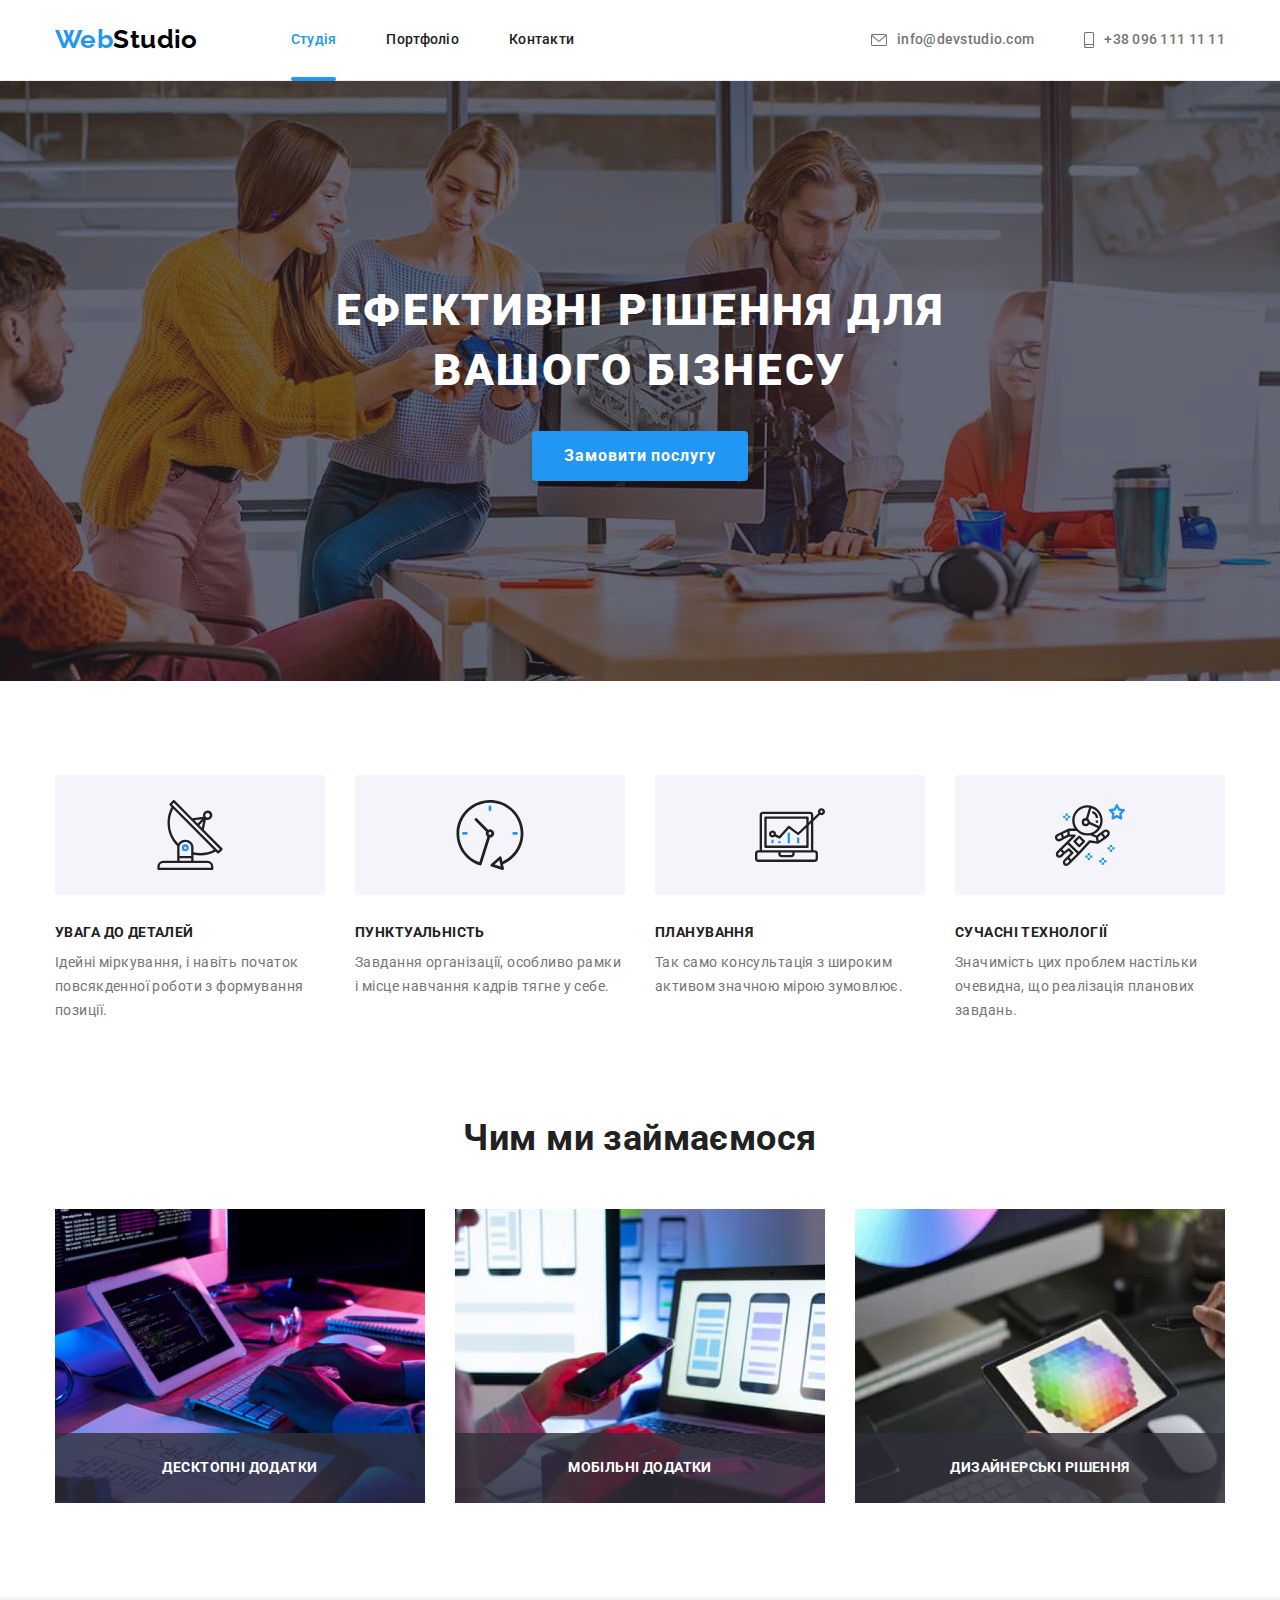
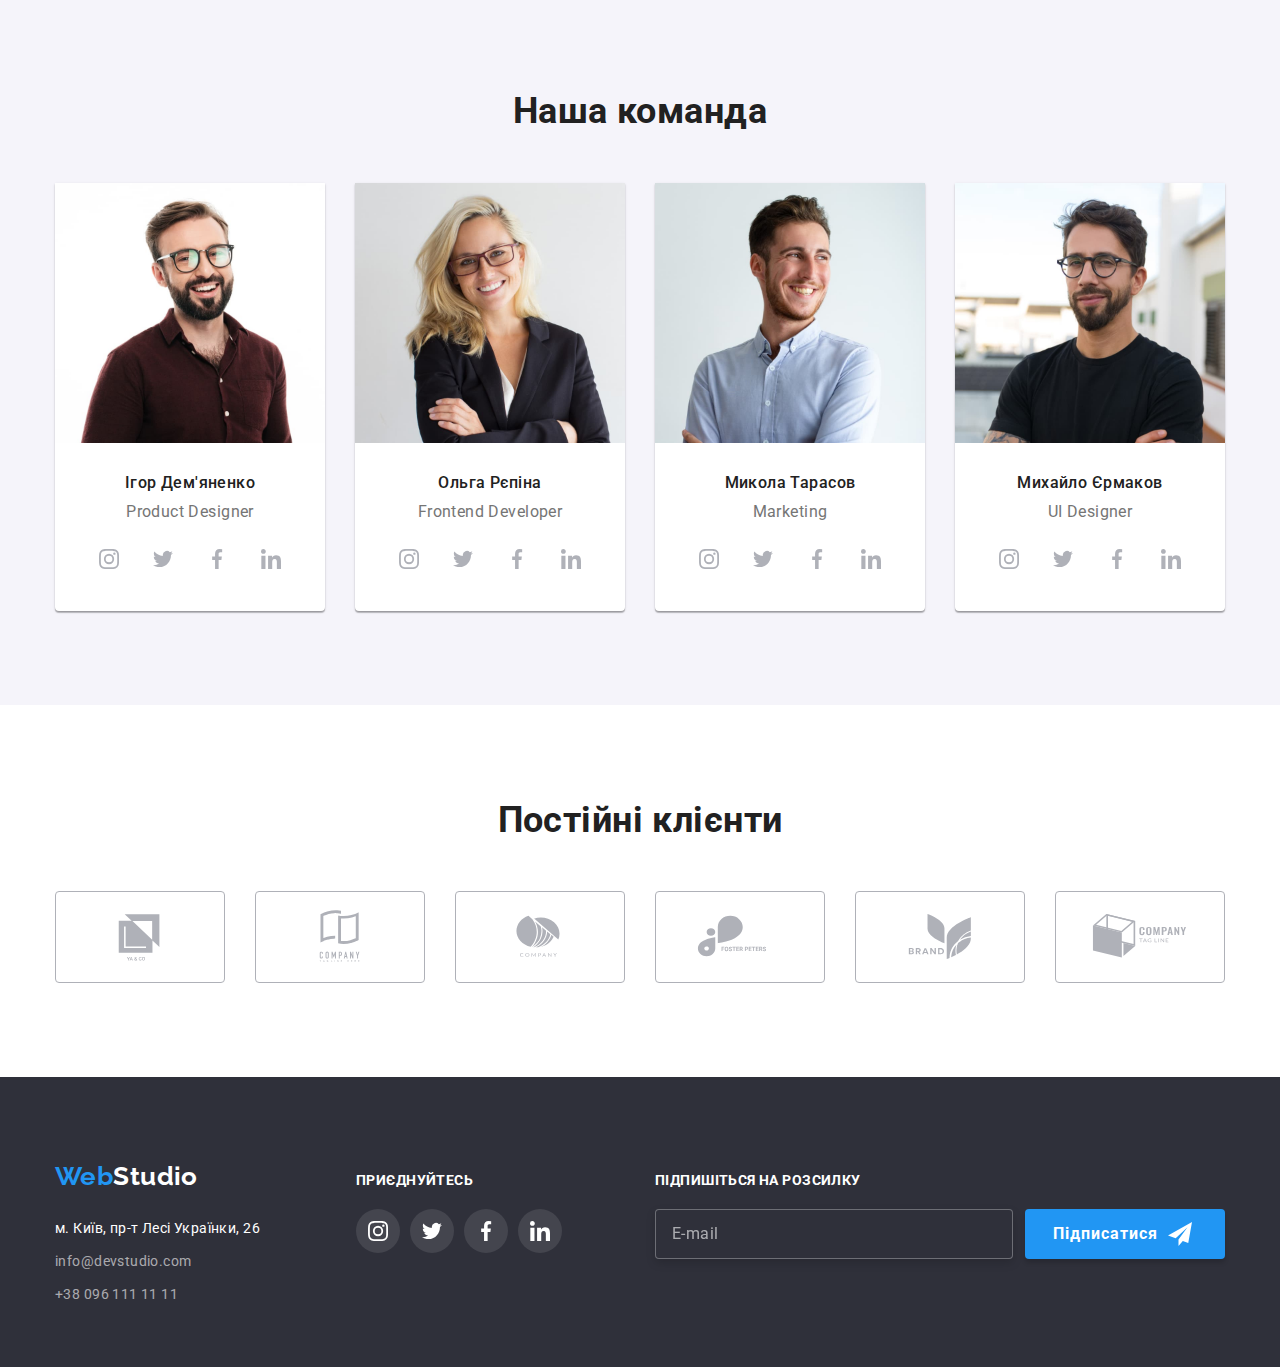
==== index.html @ c2b7a8c7 "1st commit" ====
<!DOCTYPE html>
<html lang="en">

<head>
    <meta charset="UTF-8">
    <meta http-equiv="X-UA-Compatible" content="IE=edge">
    <meta name="viewport" content="width=device-width, initial-scale=1.0">
    <title>Студія</title>
    <link rel="preconnect" href="https://fonts.googleapis.com">
    <link rel="preconnect" href="https://fonts.gstatic.com" crossorigin>
    <link
        href="https://fonts.googleapis.com/css2?family=Raleway:wght@700&family=Roboto:wght@400;500;700;900&display=swap"
        rel="stylesheet">
    <link rel="stylesheet" href="https://cdnjs.cloudflare.com/ajax/libs/modern-normalize/1.1.0/modern-normalize.min.css">
    <link rel="stylesheet" href="./css/main.min.css">
</head>

<body>
    <!-- Header -->
    <header class="page-header">
        <div class="container main-nav">
            <nav class="nav">
                <a href="./index.html" class="logo">Web<span class="logo__part">Studio</span></a>
                <ul class="nav-list list">
                    <li class="nav-list__item"><a href="./index.html" class="nav-list__link current">Студія</a></li>
                    <li class="nav-list__item"><a href="./portfolio.html" class="nav-list__link">Портфоліо</a></li>
                    <li class="nav-list__item"><a href="./index.html" class="nav-list__link">Контакти</a></li>
                </ul>
            </nav>
            <ul class="header-contacts list">
                <li class="header-contacts__item">
                    <a href="mailto:info@devstudio.com" class="header-contacts__link">
                        <svg class="header-contacts__icon" width="16" height="12">
                            <use href="./images/sprite.svg#envelope"></use>
                        </svg>
                        info@devstudio.com
                    </a>
                </li>
                <li class="header-contacts__item">
                    <a href="tel:+380961111111" class="header-contacts__link">
                        <svg class="header-contacts__icon" width="10" height="16">
                            <use href="./images/sprite.svg#smartphone"></use>
                        </svg>
                        +38 096 111 11 11
                    </a>
                </li>
            </ul>
        </div>
    </header>

    <main>
        <!-- Hero -->
        <section class="hero overlay">
            <div class="container">
                <h1 class="hero__title">Ефективні рішення для вашого бізнесу</h1>
                <button data-modal-open type="button" class="btn btn-hero--modified">Замовити послугу</button>
            </div>
        </section>

        <!-- Our advantages -->
        <section class="section">
            <div class="container">
                <h2 class="section__title section__title--visually-hidden">Наші переваги</h2>
                <ul class="list advantage">
                    <li class="advantage__item">
                        <div class="advantage__icon-container">
                            <svg class="advantage__icon" width="70" height="70">
                                <use href="./images/sprite.svg#antenna"></use>
                            </svg>
                        </div>
                        <h3 class="advantage__name">Увага до деталей</h3>
                        <p class="advantage__description">Ідейні міркування, і навіть початок повсякденної роботи з формування позиції.</p>
                    </li>
                    <li class="advantage__item">
                        <div class="advantage__icon-container">
                            <svg class="advantage__icon" width="70" height="70">
                                <use href="./images/sprite.svg#clock"></use>
                            </svg>
                        </div>
                        <h3 class="advantage__name">Пунктуальність</h3>
                        <p class="advantage__description">Завдання організації, особливо рамки і місце навчання кадрів тягне у себе.</p>
                    </li>
                    <li class="advantage__item">
                        <div class="advantage__icon-container">
                            <svg class="advantage__icon" width="70" height="70">
                                <use href="./images/sprite.svg#diagram"></use>
                            </svg>
                        </div>
                        <h3 class="advantage__name">Планування</h3>
                        <p class="advantage__description">Так само консультація з широким активом значною мірою зумовлює.</p>
                    </li>
                    <li class="advantage__item">
                        <div class="advantage__icon-container">
                            <svg class="advantage__icon" width="70" height="70">
                                <use href="./images/sprite.svg#astronaut"></use>
                            </svg>
                        </div>
                        <h3 class="advantage__name">Сучасні технології</h3>
                        <p class="advantage__description">Значимість цих проблем настільки очевидна, що реалізація планових завдань.</p>
                    </li>
                </ul>
            </div>
        </section>

        <!-- Our activities -->
        <section class="section our-activities">
            <div class="container">
                <h2 class="activities-title">Чим ми займаємося</h2>
                <ul class="list activity">
                    <li class="activity__item">
                        <img src="./images/img-1-optimized.jpg" alt="Створення сайту" width="370" height="294">
                        <p class="activity__overlay">Десктопні додатки</p>
                    </li>
                    <li class="activity__item">
                        <img src="./images/img-2-optimized.jpg" alt="Просування сайту" width="370" height="294">
                        <p class="activity__overlay">Мобільні додатки</p>
                    </li>
                    <li class="activity__item">
                        <img src="./images/img-3-optimized.jpg" alt="Редизайн сайту" width="370" height="294">
                        <p class="activity__overlay">Дизайнерські рішення</p>
                    </li>
                </ul>
            </div>
        </section>

        <!-- Our team -->
        <section class="section team">
            <div class="container">
                <h2 class="teammates-title">Наша команда</h2>
                <ul class="list teammates-list">
                    <li class="teammates-list__item">
                        <img src="./images/team-member-1-optimized.jpg" alt="Ігор Дем'яненко" width="270" height="260">
                        <div class="teammates-list__content">
                            <h3 class="teammates-list__name">Ігор Дем'яненко</h3>
                            <p class="teammates-list__position">Product Designer</p>
                            <ul class="list networks-list">
                                <li class="networks-list__item">
                                    <a href="" class="networks-list__link" >
                                        <svg class="networks-list__icon" width="20" height="20">
                                            <use href="./images/sprite.svg#instagram"></use>
                                        </svg>
                                    </a>
                                </li>
                                <li class="networks-list__item">
                                    <a href="" class="networks-list__link">
                                        <svg class="networks-list__icon" width="20" height="20">
                                            <use href="./images/sprite.svg#twitter"></use>
                                        </svg>
                                    </a>
                                </li>
                                <li class="networks-list__item">
                                    <a href="" class="networks-list__link">
                                        <svg class="networks-list__icon" width="20" height="20">
                                            <use href="./images/sprite.svg#facebook"></use>
                                        </svg>
                                    </a>
                                </li>
                                <li class="networks-list__item">
                                    <a href="" class="networks-list__link">
                                        <svg class="networks-list__icon" width="20" height="20">
                                            <use href="./images/sprite.svg#linkedin"></use>
                                        </svg>
                                    </a>
                                </li>
                            </ul>
                        </div>
                    </li>
                    <li class="teammates-list__item">
                        <img src="./images/team-member-2-optimized.jpg" alt="Ольга Рєпіна" width="270" height="260">
                        <div class="teammates-list__content">
                            <h3 class="teammates-list__name">Ольга Рєпіна</h3>
                            <p class="teammates-list__position">Frontend Developer</p>
                            <ul class="list networks-list">
                                <li class="networks-list__item">
                                    <a href="" class="networks-list__link">
                                        <svg class="networks-list__icon" width="20" height="20">
                                            <use href="./images/sprite.svg#instagram"></use>
                                        </svg>
                                    </a>
                                </li>
                                <li class="networks-list__item">
                                    <a href="" class="networks-list__link">
                                        <svg class="networks-list__icon" width="20" height="20">
                                            <use href="./images/sprite.svg#twitter"></use>
                                        </svg>
                                    </a>
                                </li>
                                <li class="networks-list__item">
                                    <a href="" class="networks-list__link">
                                        <svg class="networks-list__icon" width="20" height="20">
                                            <use href="./images/sprite.svg#facebook"></use>
                                        </svg>
                                    </a>
                                </li>
                                <li class="networks-list__item">
                                    <a href="" class="networks-list__link">
                                        <svg class="networks-list__icon" width="20" height="20">
                                            <use href="./images/sprite.svg#linkedin"></use>
                                        </svg>
                                    </a>
                                </li>
                            </ul>
                        </div>
                    </li>
                    <li class="teammates-list__item">
                        <img src="./images/team-member-3-optimized.jpg" alt="Микола Тарасов" width="270" height="260">
                        <div class="teammates-list__content">
                            <h3 class="teammates-list__name">Микола Тарасов</h3>
                            <p class="teammates-list__position">Marketing</p>
                            <ul class="list networks-list">
                                <li class="networks-list__item">
                                    <a href="" class="networks-list__link">
                                        <svg class="networks-list__icon" width="20" height="20">
                                            <use href="./images/sprite.svg#instagram"></use>
                                        </svg>
                                    </a>
                                </li>
                                <li class="networks-list__item">
                                    <a href="" class="networks-list__link">
                                        <svg class="networks-list__icon" width="20" height="20">
                                            <use href="./images/sprite.svg#twitter"></use>
                                        </svg>
                                    </a>
                                </li>
                                <li class="networks-list__item">
                                    <a href="" class="networks-list__link">
                                        <svg class="networks-list__icon" width="20" height="20">
                                            <use href="./images/sprite.svg#facebook"></use>
                                        </svg>
                                    </a>
                                </li>
                                <li class="networks-list__item">
                                    <a href="" class="networks-list__link">
                                        <svg class="networks-list__icon" width="20" height="20">
                                            <use href="./images/sprite.svg#linkedin"></use>
                                        </svg>
                                    </a>
                                </li>
                            </ul>
                        </div>
                    </li>
                    <li class="teammates-list__item">
                        <img src="./images/team-member-4-optimized.jpg" alt="Микола Тарасов" width="270" height="260">
                        <div class="teammates-list__content">
                            <h3 class="teammates-list__name">Михайло Єрмаков</h3>
                            <p class="teammates-list__position">UI Designer</p>
                            <ul class="list networks-list">
                                <li class="networks-list__item">
                                    <a href="" class="networks-list__link">
                                        <svg class="networks-list__icon" width="20" height="20">
                                            <use href="./images/sprite.svg#instagram"></use>
                                        </svg>
                                    </a>
                                </li>
                                <li class="networks-list__item">
                                    <a href="" class="networks-list__link">
                                        <svg class="networks-list__icon" width="20" height="20">
                                            <use href="./images/sprite.svg#twitter"></use>
                                        </svg>
                                    </a>
                                </li>
                                <li class="networks-list__item">
                                    <a href="" class="networks-list__link">
                                        <svg class="networks-list__icon" width="20" height="20">
                                            <use href="./images/sprite.svg#facebook"></use>
                                        </svg>
                                    </a>
                                </li>
                                <li class="networks-list__item">
                                    <a href="" class="networks-list__link">
                                        <svg class="networks-list__icon" width="20" height="20">
                                            <use href="./images/sprite.svg#linkedin"></use>
                                        </svg>
                                    </a>
                                </li>
                            </ul>
                        </div>
                    </li>
                </ul>
            </div>
        </section>

        <!-- Clients -->
        <section class="section">
            <div class="container">
                <h2 class="clients-title">Постійні клієнти</h2>
                <ul class="list client">
                    <li class="client__item">
                        <a href="" class="client__link">
                            <svg class="client__icon" width="106" height="60">
                                <use href="./images/sprite.svg#logo1"></use>
                            </svg>
                        </a>
                    </li>
                    <li class="client__item">
                        <a href="" class="client__link">
                            <svg class="client__icon" width="106" height="60">
                                <use href="./images/sprite.svg#logo2"></use>
                            </svg>
                        </a>
                    </li>
                    <li class="client__item">
                        <a href="" class="client__link">
                            <svg class="client__icon" width="106" height="60">
                                <use href="./images/sprite.svg#logo3"></use>
                            </svg>
                        </a>
                    </li>
                    <li class="client__item">
                        <a href="" class="client__link">
                            <svg class="client__icon" width="106" height="60">
                                <use href="./images/sprite.svg#logo4"></use>
                            </svg>
                        </a>
                    </li>
                    <li class="client__item">
                        <a href="" class="client__link">
                            <svg class="client__icon" width="106" height="60">
                                <use href="./images/sprite.svg#logo5"></use>
                            </svg>
                        </a>
                    </li>
                    <li class="client__item">
                        <a href="" class="client__link">
                            <svg class="client__icon" width="106" height="60">
                                <use href="./images/sprite.svg#logo6"></use>
                            </svg>
                        </a>
                    </li>
                </ul>
            </div>
        </section>

    </main>
    <footer class="footer">
        <div class="container footer-content">
            <div class="footer-contacts">
                <a href="./index.html" class="logo">Web<span class="logo__part logo__part--color-change">Studio</span></a>
                <address class="address">
                <ul class="footer-contacts list">
                    <li class="footer-contacts__item"><a href="https://www.google.com/maps/place/%D0%B1%D1%83%D0%BB%D1%8C%D0%B2%D0%B0%D1%80+%D0%9B%D0%B5%D1%81%D1%96+%D0%A3%D0%BA%D1%80%D0%B0%D1%97%D0%BD%D0%BA%D0%B8,+26,+%D0%9A%D0%B8%D1%97%D0%B2,+02000/@50.4265807,30.5383858,17z/data=!3m1!4b1!4m5!3m4!1s0x40d4cf0e033ecbe9:0x57a4dffefec77da0!8m2!3d50.4265807!4d30.5383858"
                            class="footer-contacts__link footer-contacts__link-1">м. Київ, пр-т Лесі Українки, 26</a></li>
                    <li class="footer-contacts__item"><a href="mailto:info@devstudio.com" class="footer-contacts__link">info@devstudio.com</a></li>
                    <li class="footer-contacts__item"><a href="tel:+380961111111" class="footer-contacts__link">+38 096 111 11 11</a></li>
                </ul>
                </address>
            </div>
            <div class="footer-social">
                <p class="join">приєднуйтесь</p>
                <ul class="list networks-list">
                    <li class="networks-list__item">
                        <a href="" class="networks-list__link networks-list__link--color-change">
                            <svg class="networks-list__icon" width="20" height="20">
                                <use href="./images/sprite.svg#instagram"></use>
                            </svg>
                        </a>
                    </li>
                    <li class="networks-list__item">
                        <a href="" class="networks-list__link networks-list__link--color-change">
                            <svg class="networks-list__icon" width="20" height="20">
                                <use href="./images/sprite.svg#twitter"></use>
                            </svg>
                        </a>
                    </li>
                    <li class="networks-list__item">
                        <a href="" class="networks-list__link networks-list__link--color-change">
                            <svg class="networks-list__icon" width="20" height="20">
                                <use href="./images/sprite.svg#facebook"></use>
                            </svg>
                        </a>
                    </li>
                    <li class="networks-list__item">
                        <a href="" class="networks-list__link networks-list__link--color-change">
                            <svg class="networks-list__icon" width="20" height="20">
                                <use href="./images/sprite.svg#linkedin"></use>
                            </svg>
                        </a>
                    </li>
                </ul>
            </div>
            <form class="subscribtion">
                <p class="join">Підпишіться на розсилку</p>
                <div class="subscribtion__form">
                    <input type="email" name="email" placeholder="E-mail" class="subscription__input">
                    <button type="submit" class="btn btn--subscription--modified">
                        Підписатися
                        <svg class="subscribtion__icon" width="24" height="24">
                            <use href="./images/sprite.svg#subscribe"></use>
                        </svg>
                    </button>
                </div>
            </form>
        </div>
    </footer>
        <!--Modal window  -->
    <div class="backdrop is-hidden" data-modal>
        <div class="modal">
            <button class="modal__close-btn" data-modal-close>
                <svg class="modal__close-icon" width="11" height="11">
                    <use href="./images/sprite.svg#close"></use>
                </svg>
            </button>
        </div>

        <form class="form">
            <p class="form__title">Залиште свої дані, ми вам передзвонимо</p>
    
            <div class="form__field">
                <label for="name" class="form__label">Ім'я</label>
                <div class="form__input-field">
                    <input type="text" name="name" id="name" class="form__input">
                    <svg class="form__icon" width="18" height="18">
                        <use href="./images/sprite.svg#form-user"></use>
                    </svg>
                </div>
            </div>
    
            <div class="form__field">
                <label for="tel" class="form__label">Телефон</label>
                <div class="form__input-field">
                    <input type="tel" name="tel" id="tel" class="form__input">
                    <svg class="form__icon" width="18" height="18">
                        <use href="./images/sprite.svg#form-tel"></use>
                    </svg>
                </div>
            </div>
    
            <div class="form__field">
                <label for="email" class="form__label">Пошта</label>
                <div class="form__input-field">
                    <input type="email" name="emeil" id="email" class="form__input">
                    <svg class="form__icon" width="18" height="18">
                        <use href="./images/sprite.svg#form-email"></use>
                    </svg>
                </div>
            </div>
    
            <div class="form__field form__comment">
                <label for="comment" class="form__label">Коментар</label>
                <textarea name="comment" id="comment" placeholder="Введіть текст" class="form__comment-textarea"></textarea>
            </div>
    
            <!-- <div class="form-policy">
                <label class="form-label policy-label">
                    <input class="form-check" type="checkbox" name="policy">
                    <svg class="icon-check" width="16" height="15">
                        <use href="./images/sprite.svg#form-check"></use>
                    </svg>
                    <span class="form-text">
                        Погоджуюся з розсилкою та приймаю <a href=""
                            class="policy-link">Умови договору</a>
                    </span>
                </label>
            </div> -->

            <div class="policy">
                <label class="form__label policy__label">
                    <input class="policy__check" type="checkbox" name="policy">
                    <span class="policy__checkbox">
                        <svg class="policy__icon" width="16" height="15">
                            <use href="./images/sprite.svg#form-check"></use>
                        </svg>
                    </span>
                    <span class="policy__text">
                        Погоджуюся з розсилкою та приймаю <a href="" class="policy__link">Умови договору</a>
                    </span>
                </label>
            </div>
    
            <button type="submit" class="btn btn-modal--modified">Відправити</button>
        </form>
    </div>

    <script src="./js/modal.js"></script>
</body>

</html>
---- css/main.min.css ----
.section__title--visually-hidden{position:absolute;width:1px;height:1px;margin:-1px;border:0;padding:0;white-space:nowrap;-webkit-clip-path:inset(100%);clip-path:inset(100%);clip:rect(0 0 0 0);overflow:hidden}body{color:#757575;font-family:"Roboto",sans-serif;font-weight:400;font-size:14px;line-height:1.71;letter-spacing:.03em}.container{width:1200px;padding-left:15px;padding-right:15px;margin:0 auto}.section{padding-top:94px;padding-bottom:94px}.list{list-style:none;margin:0;padding:0}.page-header{background-color:#fff;border-bottom:1px solid #ececec}.main-nav,.nav{display:-webkit-box;display:-ms-flexbox;display:flex;-webkit-box-align:center;-ms-flex-align:center;align-items:center}.nav-list{display:-webkit-box;display:-ms-flexbox;display:flex;margin-left:93px}.nav-list__link,.header-contacts__link{text-decoration:none}.nav-list__item:not(:last-child){margin-right:50px}.nav-list__link,.header-contacts__link{display:block;padding-top:32px;padding-bottom:32px;font-weight:500;font-size:inherit;line-height:1.14;letter-spacing:.02em;color:#212121;-webkit-transition:color 250ms cubic-bezier(0.4, 0, 0.2, 1);transition:color 250ms cubic-bezier(0.4, 0, 0.2, 1)}.nav-list__link:hover,.header-contacts__link:hover,.nav-list__link:focus,.header-contacts__link:focus{color:#2196f3}.current{position:relative}.current::after{content:"";position:absolute;bottom:-1px;left:0;width:100%;height:4px;background-color:#2196f3;border-radius:2px}.nav-list__link.current,.current.header-contacts__link{color:#2196f3}.logo{display:block;padding-top:24px;padding-bottom:25px;font-family:"Raleway",sans-serif;font-weight:700;font-size:26px;line-height:1.19;letter-spacing:inherit;text-decoration:none;color:#2196f3}.logo__part{color:#000}.logo__part--color-change{color:#fff}.header-contacts{display:-webkit-box;display:-ms-flexbox;display:flex;margin-left:auto}.header-contacts__item+.header-contacts__item{margin-left:50px}.header-contacts__link{display:-webkit-box;display:-ms-flexbox;display:flex;color:#757575;text-decoration:none;text-align:center;-webkit-box-align:center;-ms-flex-align:center;align-items:center}.header-contacts__icon{fill:currentColor;margin-right:10px}.overlay{max-width:1600px;height:600px;margin-left:auto;margin-right:auto;background-image:-webkit-gradient(linear, left top, right top, from(rgba(47, 48, 58, 0.4)), to(rgba(47, 48, 58, 0.4))),url(../images/hero-img-optimized.jpg);background-image:linear-gradient(to right, rgba(47, 48, 58, 0.4), rgba(47, 48, 58, 0.4)),url(../images/hero-img-optimized.jpg);background-repeat:no-repeat;background-position:center;background-size:cover}.hero{background-color:#2f303a;padding-top:200px;padding-bottom:200px;text-align:center}.hero__title{width:696px;margin:0 auto;margin-top:0;margin-bottom:30px;font-weight:900;font-size:44px;line-height:1.36;letter-spacing:.06em;text-align:center;text-transform:uppercase;color:#fff}.btn{font-family:inherit;font-weight:700;font-size:16px;line-height:1.88;letter-spacing:.06em;text-align:center;background-color:#2196f3;color:#fff;-webkit-box-shadow:0px 4px 4px rgba(0,0,0,.15);box-shadow:0px 4px 4px rgba(0,0,0,.15);border-radius:4px;border:none;-webkit-transition:background-color 250ms cubic-bezier(0.4, 0, 0.2, 1);transition:background-color 250ms cubic-bezier(0.4, 0, 0.2, 1)}.btn:hover,.btn:focus{background-color:#188ce8;cursor:pointer}.btn-hero--modified{min-width:216px;padding:10px 32px}.advantage{display:-webkit-box;display:-ms-flexbox;display:flex}.advantage__item{width:calc((100% - 90px)/4)}.advantage__item:not(:last-child){margin-right:30px}.advantage__icon-container{display:-webkit-box;display:-ms-flexbox;display:flex;height:120px;margin-bottom:30px;background-color:#f5f4fa;border-radius:4px;-webkit-box-pack:center;-ms-flex-pack:center;justify-content:center;-webkit-box-align:center;-ms-flex-align:center;align-items:center}.advantage__name{font-weight:700;font-size:14px;line-height:1.14;letter-spacing:inherit;text-transform:uppercase;color:#212121;margin-top:0;margin-bottom:10px}.advantage__description{font-weight:inherit;font-size:14px;line-height:1.71;letter-spacing:inherit;color:#757575;margin-top:0;margin-bottom:0}.our-activities{padding-top:0}.activities-title{margin-top:0;margin-bottom:50px;font-weight:700;font-size:36px;line-height:1.17;letter-spacing:inherit;text-align:center;color:#212121}.activity{display:-webkit-box;display:-ms-flexbox;display:flex}.activity__item{width:calc((100% - 60px)/3);position:relative}.activity__item:not(:last-child){margin-right:30px}.activity__overlay{position:absolute;bottom:0;left:0;display:-webkit-box;display:-ms-flexbox;display:flex;-webkit-box-pack:center;-ms-flex-pack:center;justify-content:center;-webkit-box-align:center;-ms-flex-align:center;align-items:center;width:100%;height:70px;background-color:rgba(47,48,58,.8);margin:0;font-weight:700;font-size:14px;line-height:1.14;letter-spacing:inherit;text-align:center;text-transform:uppercase;color:#fff}img{display:block;max-width:100%;height:auto}.team{background-color:#f5f4fa}.teammates-title{margin-top:0;margin-bottom:50px;font-weight:700;font-size:36px;line-height:1.16;letter-spacing:inherit;text-align:center;color:#212121}.teammates-list{display:-webkit-box;display:-ms-flexbox;display:flex}.teammates-list__item{width:calc((100% - 90px)/4);background-color:#fff;-webkit-box-shadow:0px 1px 3px rgba(0,0,0,.12),0px 1px 1px rgba(0,0,0,.14),0px 2px 1px rgba(0,0,0,.2);box-shadow:0px 1px 3px rgba(0,0,0,.12),0px 1px 1px rgba(0,0,0,.14),0px 2px 1px rgba(0,0,0,.2);border-radius:0px 0px 4px 4px}.teammates-list__item:not(:last-child){margin-right:30px}.teammates-list__content{padding-top:30px;padding-bottom:30px;padding-right:32px;padding-left:32px}.teammates-list__name{margin-top:0;margin-bottom:10px;font-weight:500;font-size:16px;line-height:1.19;letter-spacing:inherit;text-align:center;color:#212121}.teammates-list__position{margin-top:0;margin-bottom:16px;font-weight:inherit;font-size:16px;line-height:1.19;letter-spacing:inherit;text-align:center;color:#757575}.networks-list{display:-webkit-box;display:-ms-flexbox;display:flex}.networks-list__item{width:44px;height:44px}.networks-list__item:not(:last-child){margin-right:10px}.networks-list__link{display:-webkit-box;display:-ms-flexbox;display:flex;-webkit-box-pack:center;-ms-flex-pack:center;justify-content:center;-webkit-box-align:center;-ms-flex-align:center;align-items:center;width:100%;height:100%;border-radius:50%;color:#afb1b8;-webkit-transition:color 250ms cubic-bezier(0.4, 0, 0.2, 1),background-color 250ms cubic-bezier(0.4, 0, 0.2, 1);transition:color 250ms cubic-bezier(0.4, 0, 0.2, 1),background-color 250ms cubic-bezier(0.4, 0, 0.2, 1)}.networks-list__link:hover,.networks-list__link:focus{background-color:#2196f3;color:#fff}.networks-list__icon{fill:currentColor}.clients-title{margin-top:0;margin-bottom:50px;font-weight:700;font-size:36px;line-height:1.17;letter-spacing:inherit;text-align:center;color:#212121}.client{display:-webkit-box;display:-ms-flexbox;display:flex}.client__item{width:calc((100% - 150px)/6);height:92px}.client__item:not(:last-child){margin-right:30px}.client__link{width:100%;height:100%;display:-webkit-box;display:-ms-flexbox;display:flex;-webkit-box-pack:center;-ms-flex-pack:center;justify-content:center;-webkit-box-align:center;-ms-flex-align:center;align-items:center;border:1px solid #afb1b8;border-radius:4px;color:#afb1b8;-webkit-transition:color 250ms cubic-bezier(0.4, 0, 0.2, 1),border-color 250ms cubic-bezier(0.4, 0, 0.2, 1);transition:color 250ms cubic-bezier(0.4, 0, 0.2, 1),border-color 250ms cubic-bezier(0.4, 0, 0.2, 1)}.client__link:hover,.client__link:focus{color:#2196f3;border:1px solid #2196f3}.client__icon{fill:currentColor}.filter{display:-webkit-box;display:-ms-flexbox;display:flex;-webkit-box-pack:center;-ms-flex-pack:center;justify-content:center;margin-bottom:50px}.filter__item:not(:last-child){margin-right:8px}.filter__button{padding:6px 22px;background:#f5f4fa;border:none;border-radius:4px;cursor:pointer;font-family:inherit;font-weight:500;font-size:16px;line-height:1.63;letter-spacing:inherit;text-align:center;color:#212121;-webkit-transition:background-color 250ms cubic-bezier(0.4, 0, 0.2, 1),color 250ms cubic-bezier(0.4, 0, 0.2, 1),-webkit-box-shadow 250ms cubic-bezier(0.4, 0, 0.2, 1);transition:background-color 250ms cubic-bezier(0.4, 0, 0.2, 1),color 250ms cubic-bezier(0.4, 0, 0.2, 1),-webkit-box-shadow 250ms cubic-bezier(0.4, 0, 0.2, 1);transition:background-color 250ms cubic-bezier(0.4, 0, 0.2, 1),color 250ms cubic-bezier(0.4, 0, 0.2, 1),box-shadow 250ms cubic-bezier(0.4, 0, 0.2, 1);transition:background-color 250ms cubic-bezier(0.4, 0, 0.2, 1),color 250ms cubic-bezier(0.4, 0, 0.2, 1),box-shadow 250ms cubic-bezier(0.4, 0, 0.2, 1),-webkit-box-shadow 250ms cubic-bezier(0.4, 0, 0.2, 1)}.filter__button:hover,.filter__button:focus{background:#2196f3;color:#fff;-webkit-box-shadow:0px 3px 1px rgba(0,0,0,.1),0px 1px 2px rgba(0,0,0,.08),0px 2px 2px rgba(0,0,0,.12);box-shadow:0px 3px 1px rgba(0,0,0,.1),0px 1px 2px rgba(0,0,0,.08),0px 2px 2px rgba(0,0,0,.12)}.project{display:-webkit-box;display:-ms-flexbox;display:flex;-ms-flex-wrap:wrap;flex-wrap:wrap}.project__item{width:calc((100% - 60px)/3);margin-right:30px;margin-bottom:30px}.project__item:nth-child(3n){margin-right:0}.project__item:nth-last-child(-n+3){margin-bottom:0}.project__for-border{border:1px solid #eee;border-top:none;padding:20px 24px}.project__title{margin-top:0;margin-bottom:4px;font-weight:700;font-size:18px;line-height:2;letter-spacing:.06em;color:#212121}.project__type{margin-top:0;margin-bottom:0;font-weight:inherit;font-size:16px;line-height:1.88;letter-spacing:inherit;color:#757575}.project__description{position:relative;overflow:hidden}.project__link{text-decoration:none;display:block;-webkit-transition:-webkit-box-shadow 250ms cubic-bezier(0.4, 0, 0.2, 1);transition:-webkit-box-shadow 250ms cubic-bezier(0.4, 0, 0.2, 1);transition:box-shadow 250ms cubic-bezier(0.4, 0, 0.2, 1);transition:box-shadow 250ms cubic-bezier(0.4, 0, 0.2, 1), -webkit-box-shadow 250ms cubic-bezier(0.4, 0, 0.2, 1)}.project__link:hover,.project__link:focus{-webkit-box-shadow:0px 1px 1px rgba(0,0,0,.12),0px 4px 4px rgba(0,0,0,.06),1px 4px 6px rgba(0,0,0,.16);box-shadow:0px 1px 1px rgba(0,0,0,.12),0px 4px 4px rgba(0,0,0,.06),1px 4px 6px rgba(0,0,0,.16)}.project__overlay{position:absolute;top:0;left:0;display:-webkit-box;display:-ms-flexbox;display:flex;-webkit-box-pack:center;-ms-flex-pack:center;justify-content:center;-webkit-box-align:center;-ms-flex-align:center;align-items:center;margin:0;width:100%;height:100%;padding:63px 24px;font-weight:inherit;font-size:18px;line-height:1.56;letter-spacing:.03em;color:#fff;background-color:rgba(33,150,243,.9);-webkit-transform:translateY(100%);transform:translateY(100%);-webkit-transition:-webkit-transform 250ms cubic-bezier(0.4, 0, 0.2, 1);transition:-webkit-transform 250ms cubic-bezier(0.4, 0, 0.2, 1);transition:transform 250ms cubic-bezier(0.4, 0, 0.2, 1);transition:transform 250ms cubic-bezier(0.4, 0, 0.2, 1), -webkit-transform 250ms cubic-bezier(0.4, 0, 0.2, 1)}.project__link:hover .project__overlay,.project__link:focus .project__overlay{-webkit-transform:translateY(0);transform:translateY(0)}img{display:block;max-width:100%;height:auto}.footer{background:#2f303a;padding-top:60px;padding-bottom:60px}.footer-content{display:-webkit-box;display:-ms-flexbox;display:flex;-webkit-box-align:baseline;-ms-flex-align:baseline;align-items:baseline}.footer-contacts{-webkit-box-flex:1;-ms-flex-positive:1;flex-grow:1}.footer-contacts__item:not(:last-child){margin-bottom:9px}.footer-contacts__link{display:inline-block;text-decoration:none;color:rgba(255,255,255,.6);-webkit-transition:color 250ms cubic-bezier(0.4, 0, 0.2, 1);transition:color 250ms cubic-bezier(0.4, 0, 0.2, 1)}.footer-contacts__link-1{color:#fff}.footer-contacts__link:hover,.footer-contacts__link:focus{color:#2196f3}.address{font-style:normal}.footer-social{margin-left:70px}.join{font-weight:700;font-size:14px;line-height:1.14;letter-spacing:inherit;text-transform:uppercase;color:#fff;margin-top:0;margin-bottom:20px}.networks-list__link--color-change{background-color:rgba(255,255,255,.1);color:#fff}.networks-list__link--color-change:hover,.networks-list__link--color-change:focus{background-color:#2196f3}.subscribtion{margin-left:93px}.subscribtion__form{display:-webkit-box;display:-ms-flexbox;display:flex}.subscribtion__icon{margin-left:10px;fill:currentColor}.btn--subscription--modified{min-width:200px;padding:10px 28px;margin-left:12px;display:-webkit-box;display:-ms-flexbox;display:flex;-webkit-box-align:center;-ms-flex-align:center;align-items:center}.subscription__input{width:358px;height:50px;padding:15px 16px;background-color:#2f303a;border:1px solid rgba(255,255,255,.3);-webkit-filter:drop-shadow(0px 4px 4px rgba(0, 0, 0, 0.15));filter:drop-shadow(0px 4px 4px rgba(0, 0, 0, 0.15));border-radius:4px;font-weight:inherit;font-size:16px;line-height:1.25;letter-spacing:inherit;color:rgba(255,255,255,.6);-webkit-transition:border-color 250ms cubic-bezier(0.4, 0, 0.2, 1);transition:border-color 250ms cubic-bezier(0.4, 0, 0.2, 1)}.subscription__input:hover,.subscription__input:focus{outline:none;border-color:#2196f3}.subscription__input::-webkit-input-placeholder{font-weight:inherit;font-size:16px;line-height:1.25;letter-spacing:inherit;color:rgba(255,255,255,.6)}.subscription__input::-moz-placeholder{font-weight:inherit;font-size:16px;line-height:1.25;letter-spacing:inherit;color:rgba(255,255,255,.6)}.subscription__input:-ms-input-placeholder{font-weight:inherit;font-size:16px;line-height:1.25;letter-spacing:inherit;color:rgba(255,255,255,.6)}.subscription__input::-ms-input-placeholder{font-weight:inherit;font-size:16px;line-height:1.25;letter-spacing:inherit;color:rgba(255,255,255,.6)}.subscription__input::placeholder{font-weight:inherit;font-size:16px;line-height:1.25;letter-spacing:inherit;color:rgba(255,255,255,.6)}.backdrop.is-hidden{visibility:hidden;opacity:0;pointer-events:none}.backdrop{position:fixed;top:0;left:0;width:100%;height:100%;background-color:rgba(0,0,0,.2);opacity:1;visibility:visible;-webkit-transition:opacity 250ms cubic-bezier(0.4, 0, 0.2, 1),visibility 250ms cubic-bezier(0.4, 0, 0.2, 1);transition:opacity 250ms cubic-bezier(0.4, 0, 0.2, 1),visibility 250ms cubic-bezier(0.4, 0, 0.2, 1)}.backdrop.is-hidden .modal{-webkit-transform:translate(-50%, -50%) scale(0.9);transform:translate(-50%, -50%) scale(0.9)}.modal{position:absolute;top:50%;left:50%;-webkit-transform:translate(-50%, -50%) scale(1);transform:translate(-50%, -50%) scale(1);width:528px;height:581px;padding:40px;background-color:#fff;-webkit-box-shadow:0px 1px 3px rgba(0,0,0,.12),0px 1px 1px rgba(0,0,0,.14),0px 2px 1px rgba(0,0,0,.2);box-shadow:0px 1px 3px rgba(0,0,0,.12),0px 1px 1px rgba(0,0,0,.14),0px 2px 1px rgba(0,0,0,.2);border-radius:4px;-webkit-transition:-webkit-transform 250ms cubic-bezier(0.4, 0, 0.2, 1);transition:-webkit-transform 250ms cubic-bezier(0.4, 0, 0.2, 1);transition:transform 250ms cubic-bezier(0.4, 0, 0.2, 1);transition:transform 250ms cubic-bezier(0.4, 0, 0.2, 1), -webkit-transform 250ms cubic-bezier(0.4, 0, 0.2, 1)}.modal__close-btn{position:absolute;top:8px;right:8px;display:inline-block;margin:0;width:30px;height:30px;border:1px solid rgba(0,0,0,.1);border-radius:50%;background-color:#fff;color:#000;cursor:pointer;-webkit-transition:color 250ms cubic-bezier(0.4, 0, 0.2, 1);transition:color 250ms cubic-bezier(0.4, 0, 0.2, 1)}.modal__close-btn:hover{color:#2196f3}.modal__close-icon{fill:currentColor}.form{position:absolute;top:50%;left:50%;-webkit-transform:translate(-50%, -50%) scale(1);transform:translate(-50%, -50%) scale(1);width:448px;margin-left:auto;margin-right:auto;text-align:center;-webkit-transition:-webkit-transform 250ms cubic-bezier(0.4, 0, 0.2, 1);transition:-webkit-transform 250ms cubic-bezier(0.4, 0, 0.2, 1);transition:transform 250ms cubic-bezier(0.4, 0, 0.2, 1);transition:transform 250ms cubic-bezier(0.4, 0, 0.2, 1), -webkit-transform 250ms cubic-bezier(0.4, 0, 0.2, 1)}.form__title{margin-top:0;margin-bottom:12px;font-family:inherit;font-weight:700;font-size:20px;line-height:1.15;letter-spacing:inherit;text-align:center;color:#212121}.form__field{display:-webkit-box;display:-ms-flexbox;display:flex;-webkit-box-orient:vertical;-webkit-box-direction:normal;-ms-flex-direction:column;flex-direction:column;padding:0;margin:0;margin-bottom:10px}.form__comment{margin-bottom:20px}.form__label{margin-top:0;margin-bottom:4px;font-weight:inherit;font-size:12px;line-height:1.17;letter-spacing:.01em;color:#757575;text-align:start}.form__input{width:100%;height:40px;margin:0;padding:12px 42px;border:1px solid rgba(33,33,33,.2);border-radius:4px;-webkit-transition:border-color 250ms cubic-bezier(0.4, 0, 0.2, 1);transition:border-color 250ms cubic-bezier(0.4, 0, 0.2, 1)}.form__input:focus,.form__comment-textarea:focus{outline:none;border:1px solid #2196f3}.form__input+.form__icon{-webkit-transition:fill 250ms cubic-bezier(0.4, 0, 0.2, 1);transition:fill 250ms cubic-bezier(0.4, 0, 0.2, 1)}.form__input:focus+.form__icon{fill:#2196f3}.form__comment-textarea{width:100%;height:120px;padding:12px 16px;border:1px solid rgba(33,33,33,.2);border-radius:4px;resize:none}.form__comment-textarea::-webkit-input-placeholder{font-family:inherit;font-weight:inherit;font-size:12px;line-height:1.17;letter-spacing:.01em;color:rgba(117,117,117,.5)}.form__comment-textarea::-moz-placeholder{font-family:inherit;font-weight:inherit;font-size:12px;line-height:1.17;letter-spacing:.01em;color:rgba(117,117,117,.5)}.form__comment-textarea:-ms-input-placeholder{font-family:inherit;font-weight:inherit;font-size:12px;line-height:1.17;letter-spacing:.01em;color:rgba(117,117,117,.5)}.form__comment-textarea::-ms-input-placeholder{font-family:inherit;font-weight:inherit;font-size:12px;line-height:1.17;letter-spacing:.01em;color:rgba(117,117,117,.5)}.form__comment-textarea::placeholder{font-family:inherit;font-weight:inherit;font-size:12px;line-height:1.17;letter-spacing:.01em;color:rgba(117,117,117,.5)}.form__input-field{position:relative}.form__icon{position:absolute;top:50%;left:12px;-webkit-transform:translateY(-50%);transform:translateY(-50%)}.policy{margin-bottom:30px}.policy__label{display:-webkit-box;display:-ms-flexbox;display:flex;-webkit-box-pack:center;-ms-flex-pack:center;justify-content:center;-webkit-box-align:center;-ms-flex-align:center;align-items:center;gap:7px;margin:0;font-weight:inherit;font-size:14px;line-height:1.71;letter-spacing:inherit;color:#757575}.policy__link{color:#2196f3}.policy__check{-webkit-appearance:none;-moz-appearance:none;appearance:none;position:absolute}.policy__checkbox{display:-webkit-box;display:-ms-flexbox;display:flex;-webkit-box-align:center;-ms-flex-align:center;align-items:center;-webkit-box-pack:center;-ms-flex-pack:center;justify-content:center;width:16px;height:15px;border:2px solid #212121;border-radius:2px;-webkit-transition:background-color 250ms cubic-bezier(0.4, 0, 0.2, 1);transition:background-color 250ms cubic-bezier(0.4, 0, 0.2, 1)}.policy__check:checked+.policy__checkbox{border:none;background-color:#2196f3}.btn-modal--modified{width:200px;height:50px}/*# sourceMappingURL=main.min.css.map */
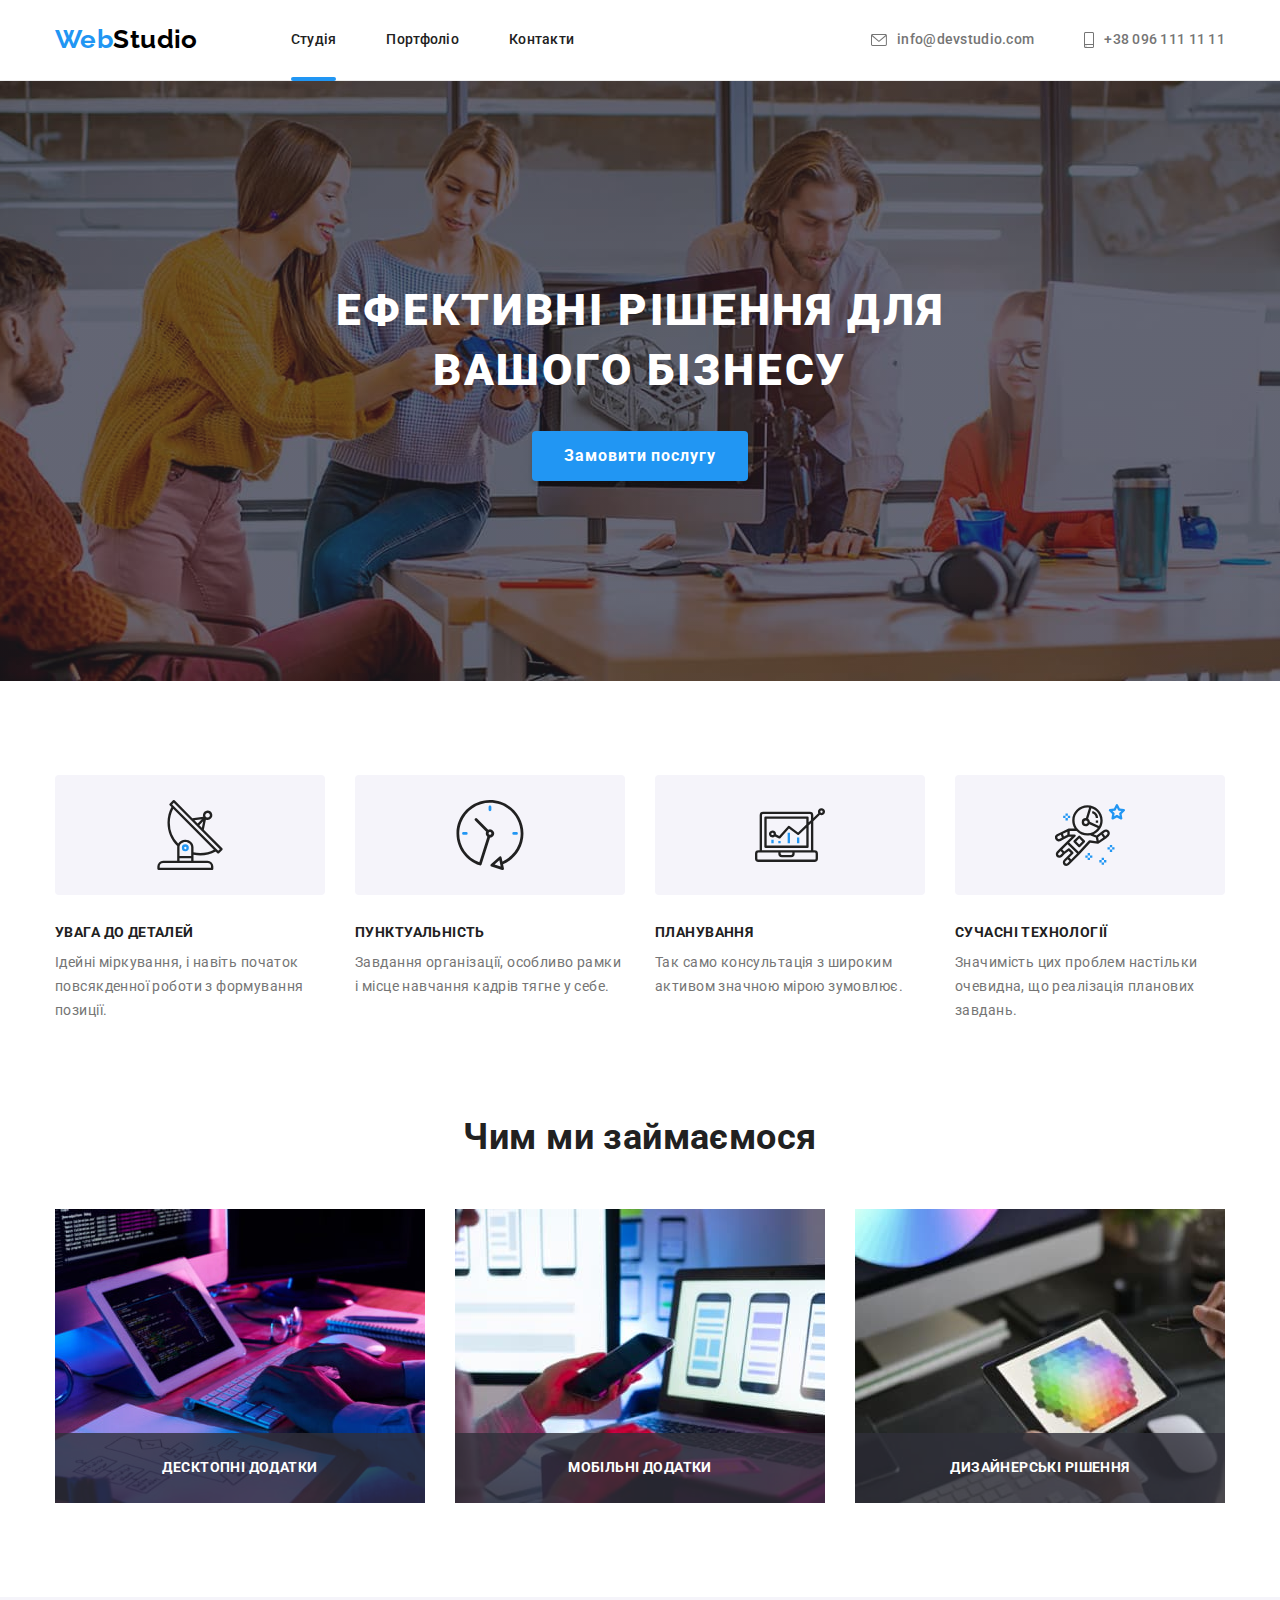
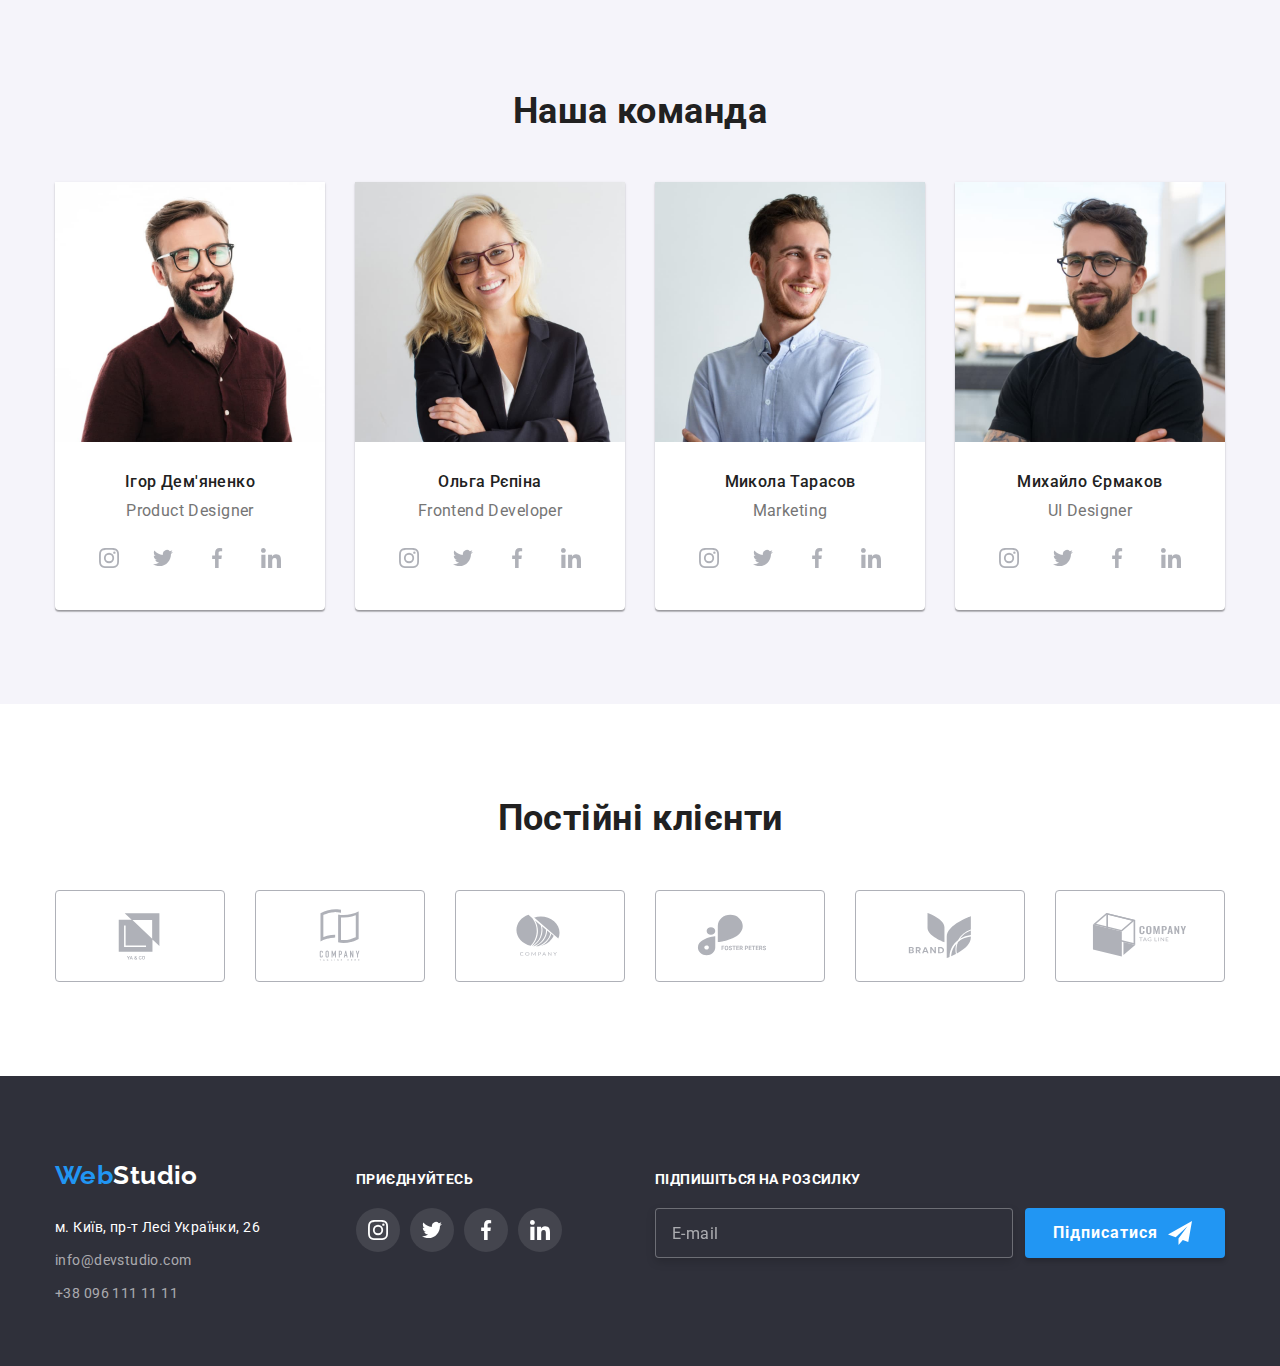
==== commit 9822e615: "2nd commit" ====
--- a/index.html
+++ b/index.html
@@ -18,16 +18,16 @@
 <body>
     <!-- Header -->
     <header class="page-header">
-        <div class="container main-nav">
+        <div class="container page-header__container">
             <nav class="nav">
                 <a href="./index.html" class="logo">Web<span class="logo__part">Studio</span></a>
-                <ul class="nav-list list">
-                    <li class="nav-list__item"><a href="./index.html" class="nav-list__link current">Студія</a></li>
+                <ul class="nav-list">
+                    <li class="nav-list__item"><a href="./index.html" class="nav-list__link nav-list__link--current">Студія</a></li>
                     <li class="nav-list__item"><a href="./portfolio.html" class="nav-list__link">Портфоліо</a></li>
                     <li class="nav-list__item"><a href="./index.html" class="nav-list__link">Контакти</a></li>
                 </ul>
             </nav>
-            <ul class="header-contacts list">
+            <ul class="header-contacts">
                 <li class="header-contacts__item">
                     <a href="mailto:info@devstudio.com" class="header-contacts__link">
                         <svg class="header-contacts__icon" width="16" height="12">
@@ -50,10 +50,10 @@
 
     <main>
         <!-- Hero -->
-        <section class="hero overlay">
+        <section class="hero">
             <div class="container">
                 <h1 class="hero__title">Ефективні рішення для вашого бізнесу</h1>
-                <button data-modal-open type="button" class="btn btn-hero--modified">Замовити послугу</button>
+                <button data-modal-open type="button" class="btn hero__btn">Замовити послугу</button>
             </div>
         </section>
 
@@ -61,79 +61,79 @@
         <section class="section">
             <div class="container">
                 <h2 class="section__title section__title--visually-hidden">Наші переваги</h2>
-                <ul class="list advantage">
-                    <li class="advantage__item">
-                        <div class="advantage__icon-container">
-                            <svg class="advantage__icon" width="70" height="70">
+                <ul class="advantages">
+                    <li class="advantages__item">
+                        <div class="advantages__icon-container">
+                            <svg class="advantages__icon" width="70" height="70">
                                 <use href="./images/sprite.svg#antenna"></use>
                             </svg>
                         </div>
-                        <h3 class="advantage__name">Увага до деталей</h3>
-                        <p class="advantage__description">Ідейні міркування, і навіть початок повсякденної роботи з формування позиції.</p>
-                    </li>
-                    <li class="advantage__item">
-                        <div class="advantage__icon-container">
-                            <svg class="advantage__icon" width="70" height="70">
+                        <h3 class="advantages__title">Увага до деталей</h3>
+                        <p class="advantages__description">Ідейні міркування, і навіть початок повсякденної роботи з формування позиції.</p>
+                    </li>
+                    <li class="advantages__item">
+                        <div class="advantages__icon-container">
+                            <svg class="advantages__icon" width="70" height="70">
                                 <use href="./images/sprite.svg#clock"></use>
                             </svg>
                         </div>
-                        <h3 class="advantage__name">Пунктуальність</h3>
-                        <p class="advantage__description">Завдання організації, особливо рамки і місце навчання кадрів тягне у себе.</p>
-                    </li>
-                    <li class="advantage__item">
-                        <div class="advantage__icon-container">
-                            <svg class="advantage__icon" width="70" height="70">
+                        <h3 class="advantages__title">Пунктуальність</h3>
+                        <p class="advantages__description">Завдання організації, особливо рамки і місце навчання кадрів тягне у себе.</p>
+                    </li>
+                    <li class="advantages__item">
+                        <div class="advantages__icon-container">
+                            <svg class="advantages__icon" width="70" height="70">
                                 <use href="./images/sprite.svg#diagram"></use>
                             </svg>
                         </div>
-                        <h3 class="advantage__name">Планування</h3>
-                        <p class="advantage__description">Так само консультація з широким активом значною мірою зумовлює.</p>
-                    </li>
-                    <li class="advantage__item">
-                        <div class="advantage__icon-container">
-                            <svg class="advantage__icon" width="70" height="70">
+                        <h3 class="advantages__title">Планування</h3>
+                        <p class="advantages__description">Так само консультація з широким активом значною мірою зумовлює.</p>
+                    </li>
+                    <li class="advantages__item">
+                        <div class="advantages__icon-container">
+                            <svg class="advantages__icon" width="70" height="70">
                                 <use href="./images/sprite.svg#astronaut"></use>
                             </svg>
                         </div>
-                        <h3 class="advantage__name">Сучасні технології</h3>
-                        <p class="advantage__description">Значимість цих проблем настільки очевидна, що реалізація планових завдань.</p>
+                        <h3 class="advantages__title">Сучасні технології</h3>
+                        <p class="advantages__description">Значимість цих проблем настільки очевидна, що реалізація планових завдань.</p>
                     </li>
                 </ul>
             </div>
         </section>
 
         <!-- Our activities -->
-        <section class="section our-activities">
+        <section class="section section--no-padding-top">
             <div class="container">
-                <h2 class="activities-title">Чим ми займаємося</h2>
-                <ul class="list activity">
-                    <li class="activity__item">
+                <h2 class="section__title">Чим ми займаємося</h2>
+                <ul class="activities">
+                    <li class="activities__item">
                         <img src="./images/img-1-optimized.jpg" alt="Створення сайту" width="370" height="294">
-                        <p class="activity__overlay">Десктопні додатки</p>
-                    </li>
-                    <li class="activity__item">
+                        <p class="activities__overlay">Десктопні додатки</p>
+                    </li>
+                    <li class="activities__item">
                         <img src="./images/img-2-optimized.jpg" alt="Просування сайту" width="370" height="294">
-                        <p class="activity__overlay">Мобільні додатки</p>
-                    </li>
-                    <li class="activity__item">
+                        <p class="activities__overlay">Мобільні додатки</p>
+                    </li>
+                    <li class="activities__item">
                         <img src="./images/img-3-optimized.jpg" alt="Редизайн сайту" width="370" height="294">
-                        <p class="activity__overlay">Дизайнерські рішення</p>
+                        <p class="activities__overlay">Дизайнерські рішення</p>
                     </li>
                 </ul>
             </div>
         </section>
 
         <!-- Our team -->
-        <section class="section team">
+        <section class="section section--team-background">
             <div class="container">
-                <h2 class="teammates-title">Наша команда</h2>
-                <ul class="list teammates-list">
+                <h2 class="section__title">Наша команда</h2>
+                <ul class="teammates-list">
                     <li class="teammates-list__item">
                         <img src="./images/team-member-1-optimized.jpg" alt="Ігор Дем'яненко" width="270" height="260">
                         <div class="teammates-list__content">
-                            <h3 class="teammates-list__name">Ігор Дем'яненко</h3>
-                            <p class="teammates-list__position">Product Designer</p>
-                            <ul class="list networks-list">
+                            <h3 class="teammates-list__title">Ігор Дем'яненко</h3>
+                            <p class="teammates-list__text">Product Designer</p>
+                            <ul class="networks-list">
                                 <li class="networks-list__item">
                                     <a href="" class="networks-list__link" >
                                         <svg class="networks-list__icon" width="20" height="20">
@@ -168,9 +168,9 @@
                     <li class="teammates-list__item">
                         <img src="./images/team-member-2-optimized.jpg" alt="Ольга Рєпіна" width="270" height="260">
                         <div class="teammates-list__content">
-                            <h3 class="teammates-list__name">Ольга Рєпіна</h3>
-                            <p class="teammates-list__position">Frontend Developer</p>
-                            <ul class="list networks-list">
+                            <h3 class="teammates-list__title">Ольга Рєпіна</h3>
+                            <p class="teammates-list__text">Frontend Developer</p>
+                            <ul class="networks-list">
                                 <li class="networks-list__item">
                                     <a href="" class="networks-list__link">
                                         <svg class="networks-list__icon" width="20" height="20">
@@ -205,9 +205,9 @@
                     <li class="teammates-list__item">
                         <img src="./images/team-member-3-optimized.jpg" alt="Микола Тарасов" width="270" height="260">
                         <div class="teammates-list__content">
-                            <h3 class="teammates-list__name">Микола Тарасов</h3>
-                            <p class="teammates-list__position">Marketing</p>
-                            <ul class="list networks-list">
+                            <h3 class="teammates-list__title">Микола Тарасов</h3>
+                            <p class="teammates-list__text">Marketing</p>
+                            <ul class="networks-list">
                                 <li class="networks-list__item">
                                     <a href="" class="networks-list__link">
                                         <svg class="networks-list__icon" width="20" height="20">
@@ -242,9 +242,9 @@
                     <li class="teammates-list__item">
                         <img src="./images/team-member-4-optimized.jpg" alt="Микола Тарасов" width="270" height="260">
                         <div class="teammates-list__content">
-                            <h3 class="teammates-list__name">Михайло Єрмаков</h3>
-                            <p class="teammates-list__position">UI Designer</p>
-                            <ul class="list networks-list">
+                            <h3 class="teammates-list__title">Михайло Єрмаков</h3>
+                            <p class="teammates-list__text">UI Designer</p>
+                            <ul class="networks-list">
                                 <li class="networks-list__item">
                                     <a href="" class="networks-list__link">
                                         <svg class="networks-list__icon" width="20" height="20">
@@ -283,46 +283,46 @@
         <!-- Clients -->
         <section class="section">
             <div class="container">
-                <h2 class="clients-title">Постійні клієнти</h2>
-                <ul class="list client">
-                    <li class="client__item">
-                        <a href="" class="client__link">
-                            <svg class="client__icon" width="106" height="60">
+                <h2 class="section__title">Постійні клієнти</h2>
+                <ul class="clients">
+                    <li class="clients__item">
+                        <a href="" class="clients__link">
+                            <svg class="clients__icon" width="106" height="60">
                                 <use href="./images/sprite.svg#logo1"></use>
                             </svg>
                         </a>
                     </li>
-                    <li class="client__item">
-                        <a href="" class="client__link">
-                            <svg class="client__icon" width="106" height="60">
+                    <li class="clients__item">
+                        <a href="" class="clients__link">
+                            <svg class="clients__icon" width="106" height="60">
                                 <use href="./images/sprite.svg#logo2"></use>
                             </svg>
                         </a>
                     </li>
-                    <li class="client__item">
-                        <a href="" class="client__link">
-                            <svg class="client__icon" width="106" height="60">
+                    <li class="clients__item">
+                        <a href="" class="clients__link">
+                            <svg class="clients__icon" width="106" height="60">
                                 <use href="./images/sprite.svg#logo3"></use>
                             </svg>
                         </a>
                     </li>
-                    <li class="client__item">
-                        <a href="" class="client__link">
-                            <svg class="client__icon" width="106" height="60">
+                    <li class="clients__item">
+                        <a href="" class="clients__link">
+                            <svg class="clients__icon" width="106" height="60">
                                 <use href="./images/sprite.svg#logo4"></use>
                             </svg>
                         </a>
                     </li>
-                    <li class="client__item">
-                        <a href="" class="client__link">
-                            <svg class="client__icon" width="106" height="60">
+                    <li class="clients__item">
+                        <a href="" class="clients__link">
+                            <svg class="clients__icon" width="106" height="60">
                                 <use href="./images/sprite.svg#logo5"></use>
                             </svg>
                         </a>
                     </li>
-                    <li class="client__item">
-                        <a href="" class="client__link">
-                            <svg class="client__icon" width="106" height="60">
+                    <li class="clients__item">
+                        <a href="" class="clients__link">
+                            <svg class="clients__icon" width="106" height="60">
                                 <use href="./images/sprite.svg#logo6"></use>
                             </svg>
                         </a>
@@ -337,7 +337,7 @@
             <div class="footer-contacts">
                 <a href="./index.html" class="logo">Web<span class="logo__part logo__part--color-change">Studio</span></a>
                 <address class="address">
-                <ul class="footer-contacts list">
+                <ul class="footer-contacts">
                     <li class="footer-contacts__item"><a href="https://www.google.com/maps/place/%D0%B1%D1%83%D0%BB%D1%8C%D0%B2%D0%B0%D1%80+%D0%9B%D0%B5%D1%81%D1%96+%D0%A3%D0%BA%D1%80%D0%B0%D1%97%D0%BD%D0%BA%D0%B8,+26,+%D0%9A%D0%B8%D1%97%D0%B2,+02000/@50.4265807,30.5383858,17z/data=!3m1!4b1!4m5!3m4!1s0x40d4cf0e033ecbe9:0x57a4dffefec77da0!8m2!3d50.4265807!4d30.5383858"
                             class="footer-contacts__link footer-contacts__link-1">м. Київ, пр-т Лесі Українки, 26</a></li>
                     <li class="footer-contacts__item"><a href="mailto:info@devstudio.com" class="footer-contacts__link">info@devstudio.com</a></li>
@@ -347,7 +347,7 @@
             </div>
             <div class="footer-social">
                 <p class="join">приєднуйтесь</p>
-                <ul class="list networks-list">
+                <ul class="networks-list">
                     <li class="networks-list__item">
                         <a href="" class="networks-list__link networks-list__link--color-change">
                             <svg class="networks-list__icon" width="20" height="20">
@@ -382,7 +382,7 @@
                 <p class="join">Підпишіться на розсилку</p>
                 <div class="subscribtion__form">
                     <input type="email" name="email" placeholder="E-mail" class="subscription__input">
-                    <button type="submit" class="btn btn--subscription--modified">
+                    <button type="submit" class="btn subscription__btn">
                         Підписатися
                         <svg class="subscribtion__icon" width="24" height="24">
                             <use href="./images/sprite.svg#subscribe"></use>
@@ -467,7 +467,7 @@
                 </label>
             </div>
     
-            <button type="submit" class="btn btn-modal--modified">Відправити</button>
+            <button type="submit" class="btn modal__btn">Відправити</button>
         </form>
     </div>
 
--- a/css/main.min.css
+++ b/css/main.min.css
@@ -1 +1 @@
-.section__title--visually-hidden{position:absolute;width:1px;height:1px;margin:-1px;border:0;padding:0;white-space:nowrap;-webkit-clip-path:inset(100%);clip-path:inset(100%);clip:rect(0 0 0 0);overflow:hidden}body{color:#757575;font-family:"Roboto",sans-serif;font-weight:400;font-size:14px;line-height:1.71;letter-spacing:.03em}.container{width:1200px;padding-left:15px;padding-right:15px;margin:0 auto}.section{padding-top:94px;padding-bottom:94px}.list{list-style:none;margin:0;padding:0}.page-header{background-color:#fff;border-bottom:1px solid #ececec}.main-nav,.nav{display:-webkit-box;display:-ms-flexbox;display:flex;-webkit-box-align:center;-ms-flex-align:center;align-items:center}.nav-list{display:-webkit-box;display:-ms-flexbox;display:flex;margin-left:93px}.nav-list__link,.header-contacts__link{text-decoration:none}.nav-list__item:not(:last-child){margin-right:50px}.nav-list__link,.header-contacts__link{display:block;padding-top:32px;padding-bottom:32px;font-weight:500;font-size:inherit;line-height:1.14;letter-spacing:.02em;color:#212121;-webkit-transition:color 250ms cubic-bezier(0.4, 0, 0.2, 1);transition:color 250ms cubic-bezier(0.4, 0, 0.2, 1)}.nav-list__link:hover,.header-contacts__link:hover,.nav-list__link:focus,.header-contacts__link:focus{color:#2196f3}.current{position:relative}.current::after{content:"";position:absolute;bottom:-1px;left:0;width:100%;height:4px;background-color:#2196f3;border-radius:2px}.nav-list__link.current,.current.header-contacts__link{color:#2196f3}.logo{display:block;padding-top:24px;padding-bottom:25px;font-family:"Raleway",sans-serif;font-weight:700;font-size:26px;line-height:1.19;letter-spacing:inherit;text-decoration:none;color:#2196f3}.logo__part{color:#000}.logo__part--color-change{color:#fff}.header-contacts{display:-webkit-box;display:-ms-flexbox;display:flex;margin-left:auto}.header-contacts__item+.header-contacts__item{margin-left:50px}.header-contacts__link{display:-webkit-box;display:-ms-flexbox;display:flex;color:#757575;text-decoration:none;text-align:center;-webkit-box-align:center;-ms-flex-align:center;align-items:center}.header-contacts__icon{fill:currentColor;margin-right:10px}.overlay{max-width:1600px;height:600px;margin-left:auto;margin-right:auto;background-image:-webkit-gradient(linear, left top, right top, from(rgba(47, 48, 58, 0.4)), to(rgba(47, 48, 58, 0.4))),url(../images/hero-img-optimized.jpg);background-image:linear-gradient(to right, rgba(47, 48, 58, 0.4), rgba(47, 48, 58, 0.4)),url(../images/hero-img-optimized.jpg);background-repeat:no-repeat;background-position:center;background-size:cover}.hero{background-color:#2f303a;padding-top:200px;padding-bottom:200px;text-align:center}.hero__title{width:696px;margin:0 auto;margin-top:0;margin-bottom:30px;font-weight:900;font-size:44px;line-height:1.36;letter-spacing:.06em;text-align:center;text-transform:uppercase;color:#fff}.btn{font-family:inherit;font-weight:700;font-size:16px;line-height:1.88;letter-spacing:.06em;text-align:center;background-color:#2196f3;color:#fff;-webkit-box-shadow:0px 4px 4px rgba(0,0,0,.15);box-shadow:0px 4px 4px rgba(0,0,0,.15);border-radius:4px;border:none;-webkit-transition:background-color 250ms cubic-bezier(0.4, 0, 0.2, 1);transition:background-color 250ms cubic-bezier(0.4, 0, 0.2, 1)}.btn:hover,.btn:focus{background-color:#188ce8;cursor:pointer}.btn-hero--modified{min-width:216px;padding:10px 32px}.advantage{display:-webkit-box;display:-ms-flexbox;display:flex}.advantage__item{width:calc((100% - 90px)/4)}.advantage__item:not(:last-child){margin-right:30px}.advantage__icon-container{display:-webkit-box;display:-ms-flexbox;display:flex;height:120px;margin-bottom:30px;background-color:#f5f4fa;border-radius:4px;-webkit-box-pack:center;-ms-flex-pack:center;justify-content:center;-webkit-box-align:center;-ms-flex-align:center;align-items:center}.advantage__name{font-weight:700;font-size:14px;line-height:1.14;letter-spacing:inherit;text-transform:uppercase;color:#212121;margin-top:0;margin-bottom:10px}.advantage__description{font-weight:inherit;font-size:14px;line-height:1.71;letter-spacing:inherit;color:#757575;margin-top:0;margin-bottom:0}.our-activities{padding-top:0}.activities-title{margin-top:0;margin-bottom:50px;font-weight:700;font-size:36px;line-height:1.17;letter-spacing:inherit;text-align:center;color:#212121}.activity{display:-webkit-box;display:-ms-flexbox;display:flex}.activity__item{width:calc((100% - 60px)/3);position:relative}.activity__item:not(:last-child){margin-right:30px}.activity__overlay{position:absolute;bottom:0;left:0;display:-webkit-box;display:-ms-flexbox;display:flex;-webkit-box-pack:center;-ms-flex-pack:center;justify-content:center;-webkit-box-align:center;-ms-flex-align:center;align-items:center;width:100%;height:70px;background-color:rgba(47,48,58,.8);margin:0;font-weight:700;font-size:14px;line-height:1.14;letter-spacing:inherit;text-align:center;text-transform:uppercase;color:#fff}img{display:block;max-width:100%;height:auto}.team{background-color:#f5f4fa}.teammates-title{margin-top:0;margin-bottom:50px;font-weight:700;font-size:36px;line-height:1.16;letter-spacing:inherit;text-align:center;color:#212121}.teammates-list{display:-webkit-box;display:-ms-flexbox;display:flex}.teammates-list__item{width:calc((100% - 90px)/4);background-color:#fff;-webkit-box-shadow:0px 1px 3px rgba(0,0,0,.12),0px 1px 1px rgba(0,0,0,.14),0px 2px 1px rgba(0,0,0,.2);box-shadow:0px 1px 3px rgba(0,0,0,.12),0px 1px 1px rgba(0,0,0,.14),0px 2px 1px rgba(0,0,0,.2);border-radius:0px 0px 4px 4px}.teammates-list__item:not(:last-child){margin-right:30px}.teammates-list__content{padding-top:30px;padding-bottom:30px;padding-right:32px;padding-left:32px}.teammates-list__name{margin-top:0;margin-bottom:10px;font-weight:500;font-size:16px;line-height:1.19;letter-spacing:inherit;text-align:center;color:#212121}.teammates-list__position{margin-top:0;margin-bottom:16px;font-weight:inherit;font-size:16px;line-height:1.19;letter-spacing:inherit;text-align:center;color:#757575}.networks-list{display:-webkit-box;display:-ms-flexbox;display:flex}.networks-list__item{width:44px;height:44px}.networks-list__item:not(:last-child){margin-right:10px}.networks-list__link{display:-webkit-box;display:-ms-flexbox;display:flex;-webkit-box-pack:center;-ms-flex-pack:center;justify-content:center;-webkit-box-align:center;-ms-flex-align:center;align-items:center;width:100%;height:100%;border-radius:50%;color:#afb1b8;-webkit-transition:color 250ms cubic-bezier(0.4, 0, 0.2, 1),background-color 250ms cubic-bezier(0.4, 0, 0.2, 1);transition:color 250ms cubic-bezier(0.4, 0, 0.2, 1),background-color 250ms cubic-bezier(0.4, 0, 0.2, 1)}.networks-list__link:hover,.networks-list__link:focus{background-color:#2196f3;color:#fff}.networks-list__icon{fill:currentColor}.clients-title{margin-top:0;margin-bottom:50px;font-weight:700;font-size:36px;line-height:1.17;letter-spacing:inherit;text-align:center;color:#212121}.client{display:-webkit-box;display:-ms-flexbox;display:flex}.client__item{width:calc((100% - 150px)/6);height:92px}.client__item:not(:last-child){margin-right:30px}.client__link{width:100%;height:100%;display:-webkit-box;display:-ms-flexbox;display:flex;-webkit-box-pack:center;-ms-flex-pack:center;justify-content:center;-webkit-box-align:center;-ms-flex-align:center;align-items:center;border:1px solid #afb1b8;border-radius:4px;color:#afb1b8;-webkit-transition:color 250ms cubic-bezier(0.4, 0, 0.2, 1),border-color 250ms cubic-bezier(0.4, 0, 0.2, 1);transition:color 250ms cubic-bezier(0.4, 0, 0.2, 1),border-color 250ms cubic-bezier(0.4, 0, 0.2, 1)}.client__link:hover,.client__link:focus{color:#2196f3;border:1px solid #2196f3}.client__icon{fill:currentColor}.filter{display:-webkit-box;display:-ms-flexbox;display:flex;-webkit-box-pack:center;-ms-flex-pack:center;justify-content:center;margin-bottom:50px}.filter__item:not(:last-child){margin-right:8px}.filter__button{padding:6px 22px;background:#f5f4fa;border:none;border-radius:4px;cursor:pointer;font-family:inherit;font-weight:500;font-size:16px;line-height:1.63;letter-spacing:inherit;text-align:center;color:#212121;-webkit-transition:background-color 250ms cubic-bezier(0.4, 0, 0.2, 1),color 250ms cubic-bezier(0.4, 0, 0.2, 1),-webkit-box-shadow 250ms cubic-bezier(0.4, 0, 0.2, 1);transition:background-color 250ms cubic-bezier(0.4, 0, 0.2, 1),color 250ms cubic-bezier(0.4, 0, 0.2, 1),-webkit-box-shadow 250ms cubic-bezier(0.4, 0, 0.2, 1);transition:background-color 250ms cubic-bezier(0.4, 0, 0.2, 1),color 250ms cubic-bezier(0.4, 0, 0.2, 1),box-shadow 250ms cubic-bezier(0.4, 0, 0.2, 1);transition:background-color 250ms cubic-bezier(0.4, 0, 0.2, 1),color 250ms cubic-bezier(0.4, 0, 0.2, 1),box-shadow 250ms cubic-bezier(0.4, 0, 0.2, 1),-webkit-box-shadow 250ms cubic-bezier(0.4, 0, 0.2, 1)}.filter__button:hover,.filter__button:focus{background:#2196f3;color:#fff;-webkit-box-shadow:0px 3px 1px rgba(0,0,0,.1),0px 1px 2px rgba(0,0,0,.08),0px 2px 2px rgba(0,0,0,.12);box-shadow:0px 3px 1px rgba(0,0,0,.1),0px 1px 2px rgba(0,0,0,.08),0px 2px 2px rgba(0,0,0,.12)}.project{display:-webkit-box;display:-ms-flexbox;display:flex;-ms-flex-wrap:wrap;flex-wrap:wrap}.project__item{width:calc((100% - 60px)/3);margin-right:30px;margin-bottom:30px}.project__item:nth-child(3n){margin-right:0}.project__item:nth-last-child(-n+3){margin-bottom:0}.project__for-border{border:1px solid #eee;border-top:none;padding:20px 24px}.project__title{margin-top:0;margin-bottom:4px;font-weight:700;font-size:18px;line-height:2;letter-spacing:.06em;color:#212121}.project__type{margin-top:0;margin-bottom:0;font-weight:inherit;font-size:16px;line-height:1.88;letter-spacing:inherit;color:#757575}.project__description{position:relative;overflow:hidden}.project__link{text-decoration:none;display:block;-webkit-transition:-webkit-box-shadow 250ms cubic-bezier(0.4, 0, 0.2, 1);transition:-webkit-box-shadow 250ms cubic-bezier(0.4, 0, 0.2, 1);transition:box-shadow 250ms cubic-bezier(0.4, 0, 0.2, 1);transition:box-shadow 250ms cubic-bezier(0.4, 0, 0.2, 1), -webkit-box-shadow 250ms cubic-bezier(0.4, 0, 0.2, 1)}.project__link:hover,.project__link:focus{-webkit-box-shadow:0px 1px 1px rgba(0,0,0,.12),0px 4px 4px rgba(0,0,0,.06),1px 4px 6px rgba(0,0,0,.16);box-shadow:0px 1px 1px rgba(0,0,0,.12),0px 4px 4px rgba(0,0,0,.06),1px 4px 6px rgba(0,0,0,.16)}.project__overlay{position:absolute;top:0;left:0;display:-webkit-box;display:-ms-flexbox;display:flex;-webkit-box-pack:center;-ms-flex-pack:center;justify-content:center;-webkit-box-align:center;-ms-flex-align:center;align-items:center;margin:0;width:100%;height:100%;padding:63px 24px;font-weight:inherit;font-size:18px;line-height:1.56;letter-spacing:.03em;color:#fff;background-color:rgba(33,150,243,.9);-webkit-transform:translateY(100%);transform:translateY(100%);-webkit-transition:-webkit-transform 250ms cubic-bezier(0.4, 0, 0.2, 1);transition:-webkit-transform 250ms cubic-bezier(0.4, 0, 0.2, 1);transition:transform 250ms cubic-bezier(0.4, 0, 0.2, 1);transition:transform 250ms cubic-bezier(0.4, 0, 0.2, 1), -webkit-transform 250ms cubic-bezier(0.4, 0, 0.2, 1)}.project__link:hover .project__overlay,.project__link:focus .project__overlay{-webkit-transform:translateY(0);transform:translateY(0)}img{display:block;max-width:100%;height:auto}.footer{background:#2f303a;padding-top:60px;padding-bottom:60px}.footer-content{display:-webkit-box;display:-ms-flexbox;display:flex;-webkit-box-align:baseline;-ms-flex-align:baseline;align-items:baseline}.footer-contacts{-webkit-box-flex:1;-ms-flex-positive:1;flex-grow:1}.footer-contacts__item:not(:last-child){margin-bottom:9px}.footer-contacts__link{display:inline-block;text-decoration:none;color:rgba(255,255,255,.6);-webkit-transition:color 250ms cubic-bezier(0.4, 0, 0.2, 1);transition:color 250ms cubic-bezier(0.4, 0, 0.2, 1)}.footer-contacts__link-1{color:#fff}.footer-contacts__link:hover,.footer-contacts__link:focus{color:#2196f3}.address{font-style:normal}.footer-social{margin-left:70px}.join{font-weight:700;font-size:14px;line-height:1.14;letter-spacing:inherit;text-transform:uppercase;color:#fff;margin-top:0;margin-bottom:20px}.networks-list__link--color-change{background-color:rgba(255,255,255,.1);color:#fff}.networks-list__link--color-change:hover,.networks-list__link--color-change:focus{background-color:#2196f3}.subscribtion{margin-left:93px}.subscribtion__form{display:-webkit-box;display:-ms-flexbox;display:flex}.subscribtion__icon{margin-left:10px;fill:currentColor}.btn--subscription--modified{min-width:200px;padding:10px 28px;margin-left:12px;display:-webkit-box;display:-ms-flexbox;display:flex;-webkit-box-align:center;-ms-flex-align:center;align-items:center}.subscription__input{width:358px;height:50px;padding:15px 16px;background-color:#2f303a;border:1px solid rgba(255,255,255,.3);-webkit-filter:drop-shadow(0px 4px 4px rgba(0, 0, 0, 0.15));filter:drop-shadow(0px 4px 4px rgba(0, 0, 0, 0.15));border-radius:4px;font-weight:inherit;font-size:16px;line-height:1.25;letter-spacing:inherit;color:rgba(255,255,255,.6);-webkit-transition:border-color 250ms cubic-bezier(0.4, 0, 0.2, 1);transition:border-color 250ms cubic-bezier(0.4, 0, 0.2, 1)}.subscription__input:hover,.subscription__input:focus{outline:none;border-color:#2196f3}.subscription__input::-webkit-input-placeholder{font-weight:inherit;font-size:16px;line-height:1.25;letter-spacing:inherit;color:rgba(255,255,255,.6)}.subscription__input::-moz-placeholder{font-weight:inherit;font-size:16px;line-height:1.25;letter-spacing:inherit;color:rgba(255,255,255,.6)}.subscription__input:-ms-input-placeholder{font-weight:inherit;font-size:16px;line-height:1.25;letter-spacing:inherit;color:rgba(255,255,255,.6)}.subscription__input::-ms-input-placeholder{font-weight:inherit;font-size:16px;line-height:1.25;letter-spacing:inherit;color:rgba(255,255,255,.6)}.subscription__input::placeholder{font-weight:inherit;font-size:16px;line-height:1.25;letter-spacing:inherit;color:rgba(255,255,255,.6)}.backdrop.is-hidden{visibility:hidden;opacity:0;pointer-events:none}.backdrop{position:fixed;top:0;left:0;width:100%;height:100%;background-color:rgba(0,0,0,.2);opacity:1;visibility:visible;-webkit-transition:opacity 250ms cubic-bezier(0.4, 0, 0.2, 1),visibility 250ms cubic-bezier(0.4, 0, 0.2, 1);transition:opacity 250ms cubic-bezier(0.4, 0, 0.2, 1),visibility 250ms cubic-bezier(0.4, 0, 0.2, 1)}.backdrop.is-hidden .modal{-webkit-transform:translate(-50%, -50%) scale(0.9);transform:translate(-50%, -50%) scale(0.9)}.modal{position:absolute;top:50%;left:50%;-webkit-transform:translate(-50%, -50%) scale(1);transform:translate(-50%, -50%) scale(1);width:528px;height:581px;padding:40px;background-color:#fff;-webkit-box-shadow:0px 1px 3px rgba(0,0,0,.12),0px 1px 1px rgba(0,0,0,.14),0px 2px 1px rgba(0,0,0,.2);box-shadow:0px 1px 3px rgba(0,0,0,.12),0px 1px 1px rgba(0,0,0,.14),0px 2px 1px rgba(0,0,0,.2);border-radius:4px;-webkit-transition:-webkit-transform 250ms cubic-bezier(0.4, 0, 0.2, 1);transition:-webkit-transform 250ms cubic-bezier(0.4, 0, 0.2, 1);transition:transform 250ms cubic-bezier(0.4, 0, 0.2, 1);transition:transform 250ms cubic-bezier(0.4, 0, 0.2, 1), -webkit-transform 250ms cubic-bezier(0.4, 0, 0.2, 1)}.modal__close-btn{position:absolute;top:8px;right:8px;display:inline-block;margin:0;width:30px;height:30px;border:1px solid rgba(0,0,0,.1);border-radius:50%;background-color:#fff;color:#000;cursor:pointer;-webkit-transition:color 250ms cubic-bezier(0.4, 0, 0.2, 1);transition:color 250ms cubic-bezier(0.4, 0, 0.2, 1)}.modal__close-btn:hover{color:#2196f3}.modal__close-icon{fill:currentColor}.form{position:absolute;top:50%;left:50%;-webkit-transform:translate(-50%, -50%) scale(1);transform:translate(-50%, -50%) scale(1);width:448px;margin-left:auto;margin-right:auto;text-align:center;-webkit-transition:-webkit-transform 250ms cubic-bezier(0.4, 0, 0.2, 1);transition:-webkit-transform 250ms cubic-bezier(0.4, 0, 0.2, 1);transition:transform 250ms cubic-bezier(0.4, 0, 0.2, 1);transition:transform 250ms cubic-bezier(0.4, 0, 0.2, 1), -webkit-transform 250ms cubic-bezier(0.4, 0, 0.2, 1)}.form__title{margin-top:0;margin-bottom:12px;font-family:inherit;font-weight:700;font-size:20px;line-height:1.15;letter-spacing:inherit;text-align:center;color:#212121}.form__field{display:-webkit-box;display:-ms-flexbox;display:flex;-webkit-box-orient:vertical;-webkit-box-direction:normal;-ms-flex-direction:column;flex-direction:column;padding:0;margin:0;margin-bottom:10px}.form__comment{margin-bottom:20px}.form__label{margin-top:0;margin-bottom:4px;font-weight:inherit;font-size:12px;line-height:1.17;letter-spacing:.01em;color:#757575;text-align:start}.form__input{width:100%;height:40px;margin:0;padding:12px 42px;border:1px solid rgba(33,33,33,.2);border-radius:4px;-webkit-transition:border-color 250ms cubic-bezier(0.4, 0, 0.2, 1);transition:border-color 250ms cubic-bezier(0.4, 0, 0.2, 1)}.form__input:focus,.form__comment-textarea:focus{outline:none;border:1px solid #2196f3}.form__input+.form__icon{-webkit-transition:fill 250ms cubic-bezier(0.4, 0, 0.2, 1);transition:fill 250ms cubic-bezier(0.4, 0, 0.2, 1)}.form__input:focus+.form__icon{fill:#2196f3}.form__comment-textarea{width:100%;height:120px;padding:12px 16px;border:1px solid rgba(33,33,33,.2);border-radius:4px;resize:none}.form__comment-textarea::-webkit-input-placeholder{font-family:inherit;font-weight:inherit;font-size:12px;line-height:1.17;letter-spacing:.01em;color:rgba(117,117,117,.5)}.form__comment-textarea::-moz-placeholder{font-family:inherit;font-weight:inherit;font-size:12px;line-height:1.17;letter-spacing:.01em;color:rgba(117,117,117,.5)}.form__comment-textarea:-ms-input-placeholder{font-family:inherit;font-weight:inherit;font-size:12px;line-height:1.17;letter-spacing:.01em;color:rgba(117,117,117,.5)}.form__comment-textarea::-ms-input-placeholder{font-family:inherit;font-weight:inherit;font-size:12px;line-height:1.17;letter-spacing:.01em;color:rgba(117,117,117,.5)}.form__comment-textarea::placeholder{font-family:inherit;font-weight:inherit;font-size:12px;line-height:1.17;letter-spacing:.01em;color:rgba(117,117,117,.5)}.form__input-field{position:relative}.form__icon{position:absolute;top:50%;left:12px;-webkit-transform:translateY(-50%);transform:translateY(-50%)}.policy{margin-bottom:30px}.policy__label{display:-webkit-box;display:-ms-flexbox;display:flex;-webkit-box-pack:center;-ms-flex-pack:center;justify-content:center;-webkit-box-align:center;-ms-flex-align:center;align-items:center;gap:7px;margin:0;font-weight:inherit;font-size:14px;line-height:1.71;letter-spacing:inherit;color:#757575}.policy__link{color:#2196f3}.policy__check{-webkit-appearance:none;-moz-appearance:none;appearance:none;position:absolute}.policy__checkbox{display:-webkit-box;display:-ms-flexbox;display:flex;-webkit-box-align:center;-ms-flex-align:center;align-items:center;-webkit-box-pack:center;-ms-flex-pack:center;justify-content:center;width:16px;height:15px;border:2px solid #212121;border-radius:2px;-webkit-transition:background-color 250ms cubic-bezier(0.4, 0, 0.2, 1);transition:background-color 250ms cubic-bezier(0.4, 0, 0.2, 1)}.policy__check:checked+.policy__checkbox{border:none;background-color:#2196f3}.btn-modal--modified{width:200px;height:50px}/*# sourceMappingURL=main.min.css.map */+.section__title--visually-hidden{position:absolute;width:1px;height:1px;margin:-1px;border:0;padding:0;white-space:nowrap;-webkit-clip-path:inset(100%);clip-path:inset(100%);clip:rect(0 0 0 0);overflow:hidden}body{color:#757575;font-family:"Roboto",sans-serif;font-weight:400;font-size:14px;line-height:1.71;letter-spacing:.03em}ul{list-style:none;margin:0;padding:0}img{display:block;max-width:100%;height:auto}.section{padding-top:94px;padding-bottom:94px}.section__title{margin-top:0;margin-bottom:50px;font-weight:700;font-size:36px;line-height:1.16;letter-spacing:inherit;text-align:center;color:#212121}.section--no-padding-top{padding-top:0}.section--team-background{background-color:#f5f4fa}.container{width:1200px;padding-left:15px;padding-right:15px;margin:0 auto}.page-header{background-color:#fff;border-bottom:1px solid #ececec}.page-header__container,.nav{display:-webkit-box;display:-ms-flexbox;display:flex;-webkit-box-align:center;-ms-flex-align:center;align-items:center}.nav-list{display:-webkit-box;display:-ms-flexbox;display:flex;margin-left:93px}.nav-list__item:not(:last-child){margin-right:50px}.nav-list__link,.header-contacts__link{display:block;padding-top:32px;padding-bottom:32px;font-weight:500;font-size:inherit;line-height:1.14;letter-spacing:.02em;color:#212121;text-decoration:none;-webkit-transition:color 250ms cubic-bezier(0.4, 0, 0.2, 1);transition:color 250ms cubic-bezier(0.4, 0, 0.2, 1)}.nav-list__link:hover,.header-contacts__link:hover,.nav-list__link:focus,.header-contacts__link:focus{color:#2196f3}.nav-list__link--current{position:relative}.nav-list__link--current::after{content:"";position:absolute;bottom:-1px;left:0;width:100%;height:4px;background-color:#2196f3;border-radius:2px;color:#2196f3}.logo{display:block;padding-top:24px;padding-bottom:25px;font-family:"Raleway",sans-serif;font-weight:700;font-size:26px;line-height:1.19;letter-spacing:inherit;text-decoration:none;color:#2196f3}.logo__part{color:#000}.logo__part--color-change{color:#fff}.header-contacts{display:-webkit-box;display:-ms-flexbox;display:flex;margin-left:auto}.header-contacts__item+.header-contacts__item{margin-left:50px}.header-contacts__link{display:-webkit-box;display:-ms-flexbox;display:flex;color:#757575;text-decoration:none;text-align:center;-webkit-box-align:center;-ms-flex-align:center;align-items:center}.header-contacts__icon{fill:currentColor;margin-right:10px}.hero{max-width:1600px;height:600px;margin-left:auto;margin-right:auto;background-image:-webkit-gradient(linear, left top, right top, from(rgba(47, 48, 58, 0.4)), to(rgba(47, 48, 58, 0.4))),url(../images/hero-img-optimized.jpg);background-image:linear-gradient(to right, rgba(47, 48, 58, 0.4), rgba(47, 48, 58, 0.4)),url(../images/hero-img-optimized.jpg);background-repeat:no-repeat;background-position:center;background-size:cover;background-color:#2f303a;padding-top:200px;padding-bottom:200px;text-align:center}.hero__title{width:696px;margin:0 auto;margin-top:0;margin-bottom:30px;font-weight:900;font-size:44px;line-height:1.36;letter-spacing:.06em;text-align:center;text-transform:uppercase;color:#fff}.btn{font-family:inherit;font-weight:700;font-size:16px;line-height:1.88;letter-spacing:.06em;text-align:center;background-color:#2196f3;color:#fff;-webkit-box-shadow:0px 4px 4px rgba(0,0,0,.15);box-shadow:0px 4px 4px rgba(0,0,0,.15);border-radius:4px;border:none;-webkit-transition:background-color 250ms cubic-bezier(0.4, 0, 0.2, 1);transition:background-color 250ms cubic-bezier(0.4, 0, 0.2, 1)}.btn:hover,.btn:focus{background-color:#188ce8;cursor:pointer}.hero__btn{min-width:216px;padding:10px 32px}.advantages{display:-webkit-box;display:-ms-flexbox;display:flex}.advantages__item{width:calc((100% - 90px)/4)}.advantages__item:not(:last-child){margin-right:30px}.advantages__icon-container{display:-webkit-box;display:-ms-flexbox;display:flex;height:120px;margin-bottom:30px;background-color:#f5f4fa;border-radius:4px;-webkit-box-pack:center;-ms-flex-pack:center;justify-content:center;-webkit-box-align:center;-ms-flex-align:center;align-items:center}.advantages__title{font-weight:700;font-size:14px;line-height:1.14;letter-spacing:inherit;text-transform:uppercase;color:#212121;margin-top:0;margin-bottom:10px}.advantages__description{font-weight:inherit;font-size:14px;line-height:1.71;letter-spacing:inherit;color:#757575;margin-top:0;margin-bottom:0}.activities{display:-webkit-box;display:-ms-flexbox;display:flex}.activities__overlay{position:absolute;bottom:0;left:0;display:-webkit-box;display:-ms-flexbox;display:flex;-webkit-box-pack:center;-ms-flex-pack:center;justify-content:center;-webkit-box-align:center;-ms-flex-align:center;align-items:center;width:100%;height:70px;background-color:rgba(47,48,58,.8);margin:0;font-weight:700;font-size:14px;line-height:1.14;letter-spacing:inherit;text-align:center;text-transform:uppercase;color:#fff}.activities__item{width:calc((100% - 60px)/3);position:relative}.activities__item:not(:last-child){margin-right:30px}.teammates-list{display:-webkit-box;display:-ms-flexbox;display:flex}.teammates-list__item{width:calc((100% - 90px)/4);background-color:#fff;-webkit-box-shadow:0px 1px 3px rgba(0,0,0,.12),0px 1px 1px rgba(0,0,0,.14),0px 2px 1px rgba(0,0,0,.2);box-shadow:0px 1px 3px rgba(0,0,0,.12),0px 1px 1px rgba(0,0,0,.14),0px 2px 1px rgba(0,0,0,.2);border-radius:0px 0px 4px 4px}.teammates-list__item:not(:last-child){margin-right:30px}.teammates-list__content{padding-top:30px;padding-bottom:30px;padding-right:32px;padding-left:32px}.teammates-list__title{margin-top:0;margin-bottom:10px;font-weight:500;font-size:16px;line-height:1.19;letter-spacing:inherit;text-align:center;color:#212121}.teammates-list__text{margin-top:0;margin-bottom:16px;font-weight:inherit;font-size:16px;line-height:1.19;letter-spacing:inherit;text-align:center;color:#757575}.networks-list{display:-webkit-box;display:-ms-flexbox;display:flex}.networks-list__item{width:44px;height:44px}.networks-list__item:not(:last-child){margin-right:10px}.networks-list__link{display:-webkit-box;display:-ms-flexbox;display:flex;-webkit-box-pack:center;-ms-flex-pack:center;justify-content:center;-webkit-box-align:center;-ms-flex-align:center;align-items:center;width:100%;height:100%;border-radius:50%;color:#afb1b8;-webkit-transition:color 250ms cubic-bezier(0.4, 0, 0.2, 1),background-color 250ms cubic-bezier(0.4, 0, 0.2, 1);transition:color 250ms cubic-bezier(0.4, 0, 0.2, 1),background-color 250ms cubic-bezier(0.4, 0, 0.2, 1)}.networks-list__link:hover,.networks-list__link:focus{background-color:#2196f3;color:#fff}.networks-list__icon{fill:currentColor}.clients{display:-webkit-box;display:-ms-flexbox;display:flex}.clients__item{width:calc((100% - 150px)/6);height:92px}.clients__item:not(:last-child){margin-right:30px}.clients__link{width:100%;height:100%;display:-webkit-box;display:-ms-flexbox;display:flex;-webkit-box-pack:center;-ms-flex-pack:center;justify-content:center;-webkit-box-align:center;-ms-flex-align:center;align-items:center;border:1px solid #afb1b8;border-radius:4px;color:#afb1b8;-webkit-transition:color 250ms cubic-bezier(0.4, 0, 0.2, 1),border-color 250ms cubic-bezier(0.4, 0, 0.2, 1);transition:color 250ms cubic-bezier(0.4, 0, 0.2, 1),border-color 250ms cubic-bezier(0.4, 0, 0.2, 1)}.clients__link:hover,.clients__link:focus{color:#2196f3;border:1px solid #2196f3}.clients__icon{fill:currentColor}.filter{display:-webkit-box;display:-ms-flexbox;display:flex;-webkit-box-pack:center;-ms-flex-pack:center;justify-content:center;margin-bottom:50px}.filter__item:not(:last-child){margin-right:8px}.filter__button{padding:6px 22px;background:#f5f4fa;border:none;border-radius:4px;cursor:pointer;font-family:inherit;font-weight:500;font-size:16px;line-height:1.63;letter-spacing:inherit;text-align:center;color:#212121;-webkit-transition:background-color 250ms cubic-bezier(0.4, 0, 0.2, 1),color 250ms cubic-bezier(0.4, 0, 0.2, 1),-webkit-box-shadow 250ms cubic-bezier(0.4, 0, 0.2, 1);transition:background-color 250ms cubic-bezier(0.4, 0, 0.2, 1),color 250ms cubic-bezier(0.4, 0, 0.2, 1),-webkit-box-shadow 250ms cubic-bezier(0.4, 0, 0.2, 1);transition:background-color 250ms cubic-bezier(0.4, 0, 0.2, 1),color 250ms cubic-bezier(0.4, 0, 0.2, 1),box-shadow 250ms cubic-bezier(0.4, 0, 0.2, 1);transition:background-color 250ms cubic-bezier(0.4, 0, 0.2, 1),color 250ms cubic-bezier(0.4, 0, 0.2, 1),box-shadow 250ms cubic-bezier(0.4, 0, 0.2, 1),-webkit-box-shadow 250ms cubic-bezier(0.4, 0, 0.2, 1)}.filter__button:hover,.filter__button:focus{background:#2196f3;color:#fff;-webkit-box-shadow:0px 3px 1px rgba(0,0,0,.1),0px 1px 2px rgba(0,0,0,.08),0px 2px 2px rgba(0,0,0,.12);box-shadow:0px 3px 1px rgba(0,0,0,.1),0px 1px 2px rgba(0,0,0,.08),0px 2px 2px rgba(0,0,0,.12)}.project{display:-webkit-box;display:-ms-flexbox;display:flex;-ms-flex-wrap:wrap;flex-wrap:wrap}.project__item{width:calc((100% - 60px)/3);margin-right:30px;margin-bottom:30px}.project__item:nth-child(3n){margin-right:0}.project__item:nth-last-child(-n+3){margin-bottom:0}.project__for-border{border:1px solid #eee;border-top:none;padding:20px 24px}.project__title{margin-top:0;margin-bottom:4px;font-weight:700;font-size:18px;line-height:2;letter-spacing:.06em;color:#212121}.project__type{margin-top:0;margin-bottom:0;font-weight:inherit;font-size:16px;line-height:1.88;letter-spacing:inherit;color:#757575}.project__description{position:relative;overflow:hidden}.project__link{text-decoration:none;display:block;-webkit-transition:-webkit-box-shadow 250ms cubic-bezier(0.4, 0, 0.2, 1);transition:-webkit-box-shadow 250ms cubic-bezier(0.4, 0, 0.2, 1);transition:box-shadow 250ms cubic-bezier(0.4, 0, 0.2, 1);transition:box-shadow 250ms cubic-bezier(0.4, 0, 0.2, 1), -webkit-box-shadow 250ms cubic-bezier(0.4, 0, 0.2, 1)}.project__link:hover,.project__link:focus{-webkit-box-shadow:0px 1px 1px rgba(0,0,0,.12),0px 4px 4px rgba(0,0,0,.06),1px 4px 6px rgba(0,0,0,.16);box-shadow:0px 1px 1px rgba(0,0,0,.12),0px 4px 4px rgba(0,0,0,.06),1px 4px 6px rgba(0,0,0,.16)}.project__overlay{position:absolute;top:0;left:0;display:-webkit-box;display:-ms-flexbox;display:flex;-webkit-box-pack:center;-ms-flex-pack:center;justify-content:center;-webkit-box-align:center;-ms-flex-align:center;align-items:center;margin:0;width:100%;height:100%;padding:63px 24px;font-weight:inherit;font-size:18px;line-height:1.56;letter-spacing:.03em;color:#fff;background-color:rgba(33,150,243,.9);-webkit-transform:translateY(100%);transform:translateY(100%);-webkit-transition:-webkit-transform 250ms cubic-bezier(0.4, 0, 0.2, 1);transition:-webkit-transform 250ms cubic-bezier(0.4, 0, 0.2, 1);transition:transform 250ms cubic-bezier(0.4, 0, 0.2, 1);transition:transform 250ms cubic-bezier(0.4, 0, 0.2, 1), -webkit-transform 250ms cubic-bezier(0.4, 0, 0.2, 1)}.project__link:hover .project__overlay,.project__link:focus .project__overlay{-webkit-transform:translateY(0);transform:translateY(0)}.footer{background:#2f303a;padding-top:60px;padding-bottom:60px}.footer-content{display:-webkit-box;display:-ms-flexbox;display:flex;-webkit-box-align:baseline;-ms-flex-align:baseline;align-items:baseline}.footer-contacts{-webkit-box-flex:1;-ms-flex-positive:1;flex-grow:1}.footer-contacts__item:not(:last-child){margin-bottom:9px}.footer-contacts__link{display:inline-block;text-decoration:none;color:rgba(255,255,255,.6);-webkit-transition:color 250ms cubic-bezier(0.4, 0, 0.2, 1);transition:color 250ms cubic-bezier(0.4, 0, 0.2, 1)}.footer-contacts__link:hover,.footer-contacts__link:focus{color:#2196f3}.footer-contacts__link-1{color:#fff}.address{font-style:normal}.footer-social{margin-left:70px}.join{font-weight:700;font-size:14px;line-height:1.14;letter-spacing:inherit;text-transform:uppercase;color:#fff;margin-top:0;margin-bottom:20px}.networks-list__link--color-change{background-color:rgba(255,255,255,.1);color:#fff}.networks-list__link--color-change:hover,.networks-list__link--color-change:focus{background-color:#2196f3}.subscribtion{margin-left:93px}.subscribtion__form{display:-webkit-box;display:-ms-flexbox;display:flex}.subscribtion__icon{margin-left:10px;fill:currentColor}.subscription__btn{min-width:200px;padding:10px 28px;margin-left:12px;display:-webkit-box;display:-ms-flexbox;display:flex;-webkit-box-align:center;-ms-flex-align:center;align-items:center}.subscription__input{width:358px;height:50px;padding:15px 16px;background-color:#2f303a;border:1px solid rgba(255,255,255,.3);-webkit-filter:drop-shadow(0px 4px 4px rgba(0, 0, 0, 0.15));filter:drop-shadow(0px 4px 4px rgba(0, 0, 0, 0.15));border-radius:4px;font-weight:inherit;font-size:16px;line-height:1.25;letter-spacing:inherit;color:rgba(255,255,255,.6);-webkit-transition:border-color 250ms cubic-bezier(0.4, 0, 0.2, 1);transition:border-color 250ms cubic-bezier(0.4, 0, 0.2, 1)}.subscription__input:hover,.subscription__input:focus{outline:none;border-color:#2196f3}.subscription__input::-webkit-input-placeholder{font-weight:inherit;font-size:16px;line-height:1.25;letter-spacing:inherit;color:rgba(255,255,255,.6)}.subscription__input::-moz-placeholder{font-weight:inherit;font-size:16px;line-height:1.25;letter-spacing:inherit;color:rgba(255,255,255,.6)}.subscription__input:-ms-input-placeholder{font-weight:inherit;font-size:16px;line-height:1.25;letter-spacing:inherit;color:rgba(255,255,255,.6)}.subscription__input::-ms-input-placeholder{font-weight:inherit;font-size:16px;line-height:1.25;letter-spacing:inherit;color:rgba(255,255,255,.6)}.subscription__input::placeholder{font-weight:inherit;font-size:16px;line-height:1.25;letter-spacing:inherit;color:rgba(255,255,255,.6)}.backdrop.is-hidden{visibility:hidden;opacity:0;pointer-events:none}.backdrop{position:fixed;top:0;left:0;width:100%;height:100%;background-color:rgba(0,0,0,.2);opacity:1;visibility:visible;-webkit-transition:opacity 250ms cubic-bezier(0.4, 0, 0.2, 1),visibility 250ms cubic-bezier(0.4, 0, 0.2, 1);transition:opacity 250ms cubic-bezier(0.4, 0, 0.2, 1),visibility 250ms cubic-bezier(0.4, 0, 0.2, 1)}.backdrop.is-hidden .modal{-webkit-transform:translate(-50%, -50%) scale(0.9);transform:translate(-50%, -50%) scale(0.9)}.modal{position:absolute;top:50%;left:50%;-webkit-transform:translate(-50%, -50%) scale(1);transform:translate(-50%, -50%) scale(1);width:528px;height:581px;padding:40px;background-color:#fff;-webkit-box-shadow:0px 1px 3px rgba(0,0,0,.12),0px 1px 1px rgba(0,0,0,.14),0px 2px 1px rgba(0,0,0,.2);box-shadow:0px 1px 3px rgba(0,0,0,.12),0px 1px 1px rgba(0,0,0,.14),0px 2px 1px rgba(0,0,0,.2);border-radius:4px;-webkit-transition:-webkit-transform 250ms cubic-bezier(0.4, 0, 0.2, 1);transition:-webkit-transform 250ms cubic-bezier(0.4, 0, 0.2, 1);transition:transform 250ms cubic-bezier(0.4, 0, 0.2, 1);transition:transform 250ms cubic-bezier(0.4, 0, 0.2, 1), -webkit-transform 250ms cubic-bezier(0.4, 0, 0.2, 1)}.modal__close-btn{position:absolute;top:8px;right:8px;display:inline-block;margin:0;width:30px;height:30px;border:1px solid rgba(0,0,0,.1);border-radius:50%;background-color:#fff;color:#000;cursor:pointer;-webkit-transition:color 250ms cubic-bezier(0.4, 0, 0.2, 1);transition:color 250ms cubic-bezier(0.4, 0, 0.2, 1)}.modal__close-btn:hover{color:#2196f3}.modal__close-icon{fill:currentColor}.form{position:absolute;top:50%;left:50%;-webkit-transform:translate(-50%, -50%) scale(1);transform:translate(-50%, -50%) scale(1);width:448px;margin-left:auto;margin-right:auto;text-align:center;-webkit-transition:-webkit-transform 250ms cubic-bezier(0.4, 0, 0.2, 1);transition:-webkit-transform 250ms cubic-bezier(0.4, 0, 0.2, 1);transition:transform 250ms cubic-bezier(0.4, 0, 0.2, 1);transition:transform 250ms cubic-bezier(0.4, 0, 0.2, 1), -webkit-transform 250ms cubic-bezier(0.4, 0, 0.2, 1)}.form__title{margin-top:0;margin-bottom:12px;font-family:inherit;font-weight:700;font-size:20px;line-height:1.15;letter-spacing:inherit;text-align:center;color:#212121}.form__field{display:-webkit-box;display:-ms-flexbox;display:flex;-webkit-box-orient:vertical;-webkit-box-direction:normal;-ms-flex-direction:column;flex-direction:column;padding:0;margin:0;margin-bottom:10px}.form__comment{margin-bottom:20px}.form__label{margin-top:0;margin-bottom:4px;font-weight:inherit;font-size:12px;line-height:1.17;letter-spacing:.01em;color:#757575;text-align:start}.form__input{width:100%;height:40px;margin:0;padding:12px 42px;border:1px solid rgba(33,33,33,.2);border-radius:4px;-webkit-transition:border-color 250ms cubic-bezier(0.4, 0, 0.2, 1);transition:border-color 250ms cubic-bezier(0.4, 0, 0.2, 1)}.form__input:focus,.form__comment-textarea:focus{outline:none;border:1px solid #2196f3}.form__input+.form__icon{-webkit-transition:fill 250ms cubic-bezier(0.4, 0, 0.2, 1);transition:fill 250ms cubic-bezier(0.4, 0, 0.2, 1)}.form__input:focus+.form__icon{fill:#2196f3}.form__comment-textarea{width:100%;height:120px;padding:12px 16px;border:1px solid rgba(33,33,33,.2);border-radius:4px;resize:none}.form__comment-textarea::-webkit-input-placeholder{font-family:inherit;font-weight:inherit;font-size:12px;line-height:1.17;letter-spacing:.01em;color:rgba(117,117,117,.5)}.form__comment-textarea::-moz-placeholder{font-family:inherit;font-weight:inherit;font-size:12px;line-height:1.17;letter-spacing:.01em;color:rgba(117,117,117,.5)}.form__comment-textarea:-ms-input-placeholder{font-family:inherit;font-weight:inherit;font-size:12px;line-height:1.17;letter-spacing:.01em;color:rgba(117,117,117,.5)}.form__comment-textarea::-ms-input-placeholder{font-family:inherit;font-weight:inherit;font-size:12px;line-height:1.17;letter-spacing:.01em;color:rgba(117,117,117,.5)}.form__comment-textarea::placeholder{font-family:inherit;font-weight:inherit;font-size:12px;line-height:1.17;letter-spacing:.01em;color:rgba(117,117,117,.5)}.form__input-field{position:relative}.form__icon{position:absolute;top:50%;left:12px;-webkit-transform:translateY(-50%);transform:translateY(-50%)}.policy{margin-bottom:30px}.policy__label{display:-webkit-box;display:-ms-flexbox;display:flex;-webkit-box-pack:center;-ms-flex-pack:center;justify-content:center;-webkit-box-align:center;-ms-flex-align:center;align-items:center;gap:7px;margin:0;font-weight:inherit;font-size:14px;line-height:1.71;letter-spacing:inherit;color:#757575}.policy__link{color:#2196f3}.policy__check{-webkit-appearance:none;-moz-appearance:none;appearance:none;position:absolute}.policy__checkbox{display:-webkit-box;display:-ms-flexbox;display:flex;-webkit-box-align:center;-ms-flex-align:center;align-items:center;-webkit-box-pack:center;-ms-flex-pack:center;justify-content:center;width:16px;height:15px;border:2px solid #212121;border-radius:2px;-webkit-transition:background-color 250ms cubic-bezier(0.4, 0, 0.2, 1);transition:background-color 250ms cubic-bezier(0.4, 0, 0.2, 1)}.policy__check:checked+.policy__checkbox{border:none;background-color:#2196f3}.modal__btn{width:200px;height:50px}/*# sourceMappingURL=main.min.css.map */